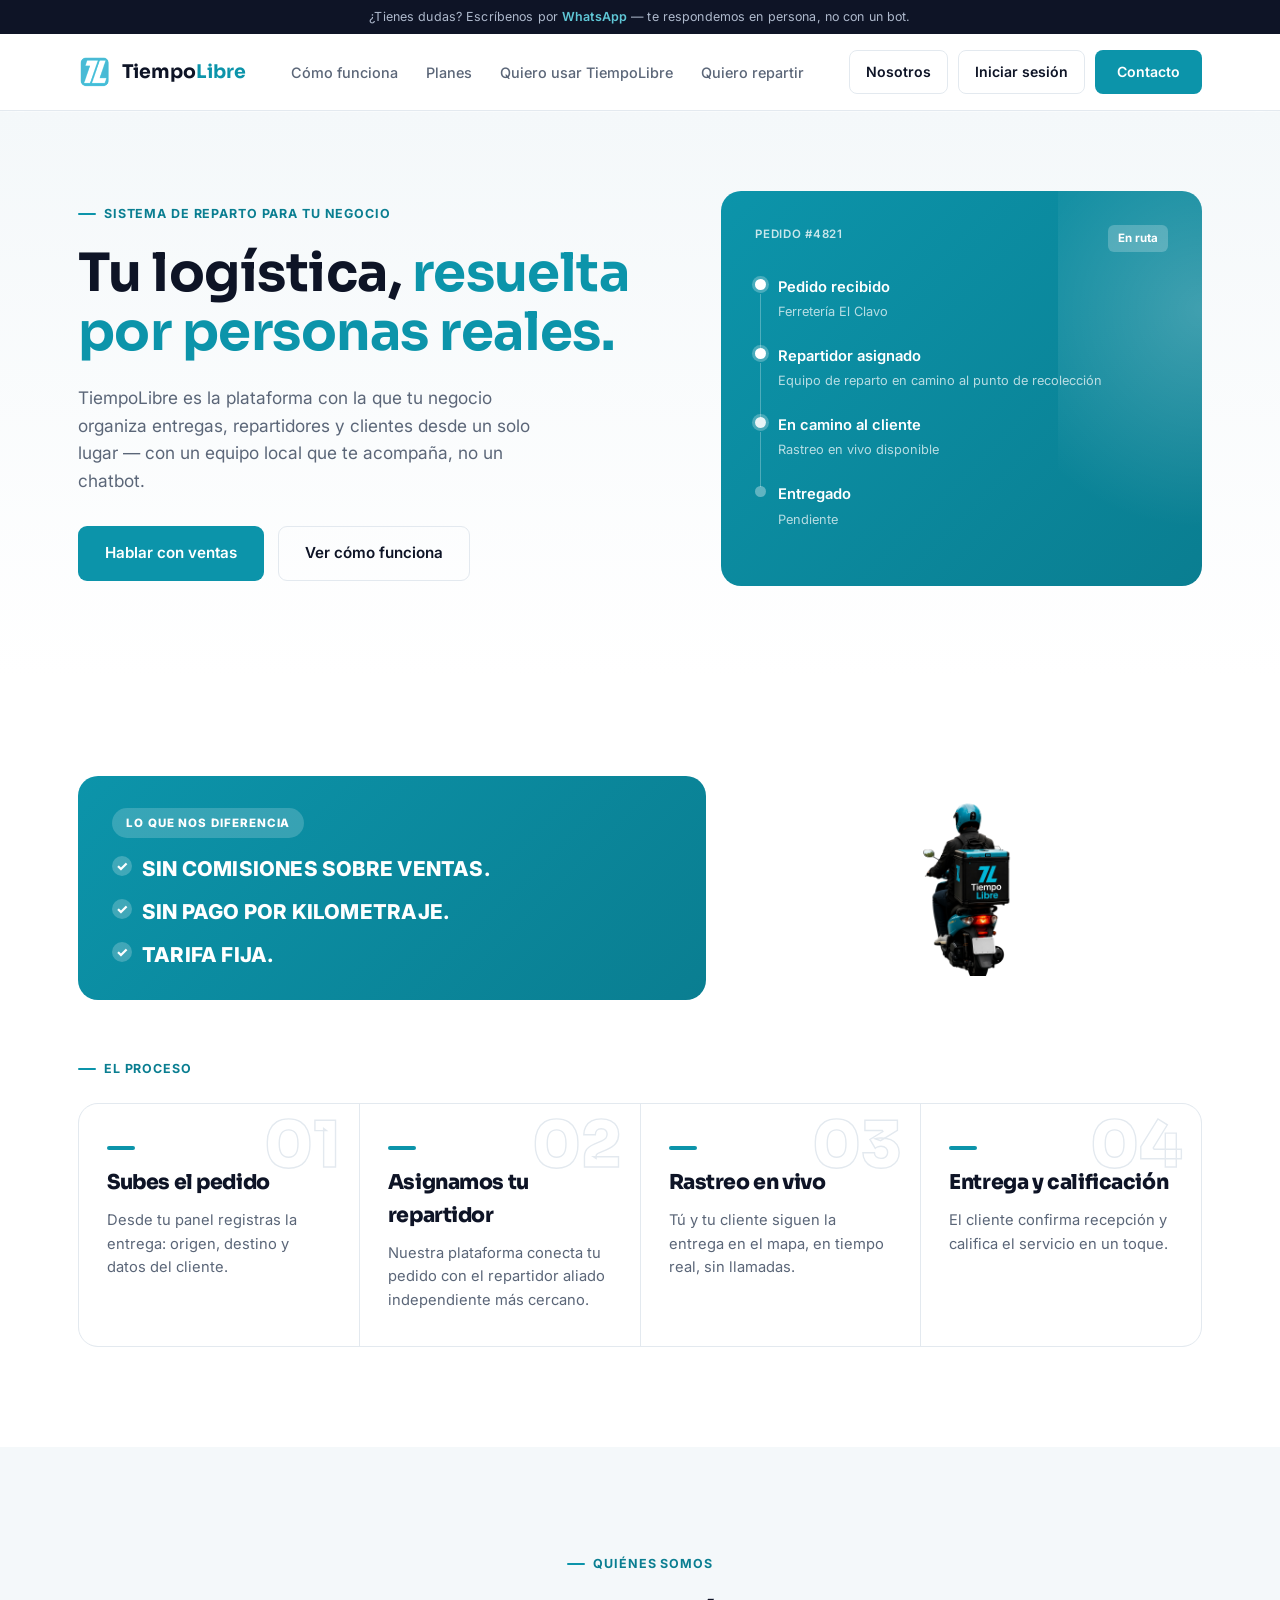
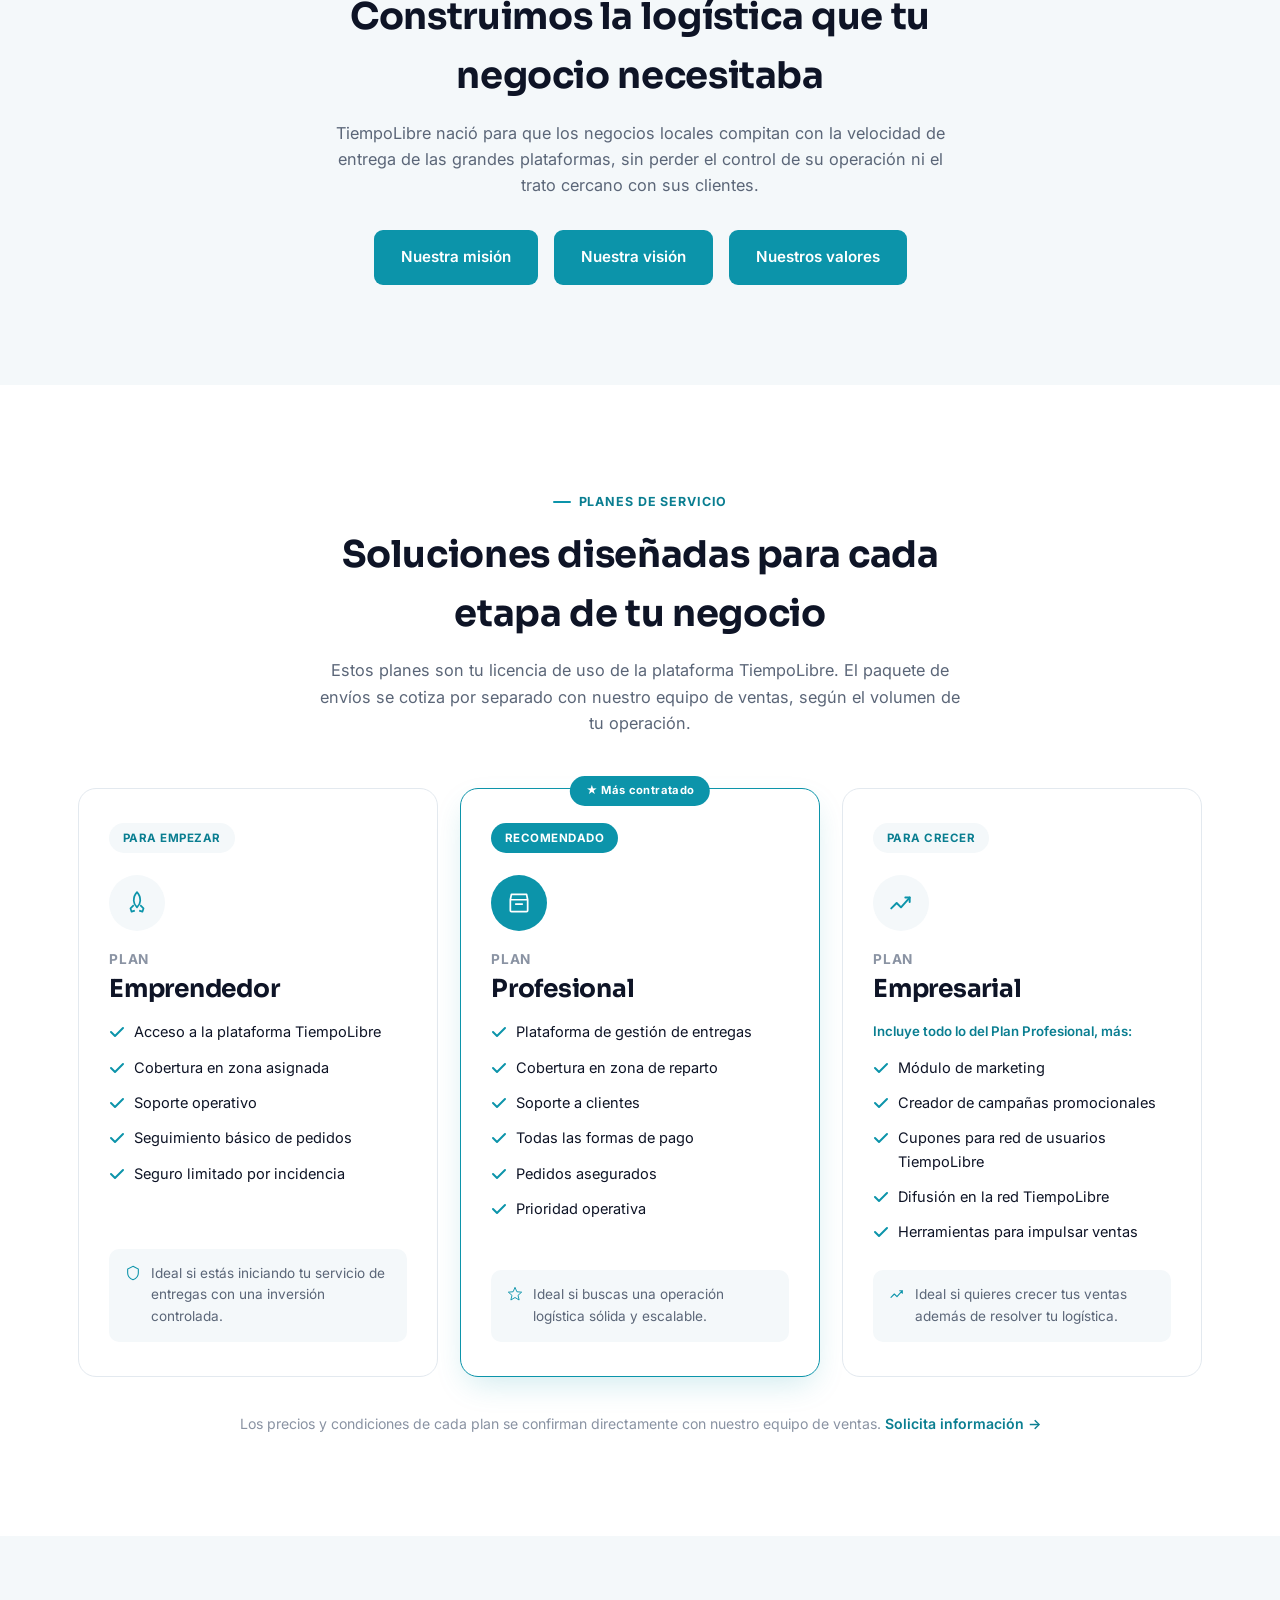
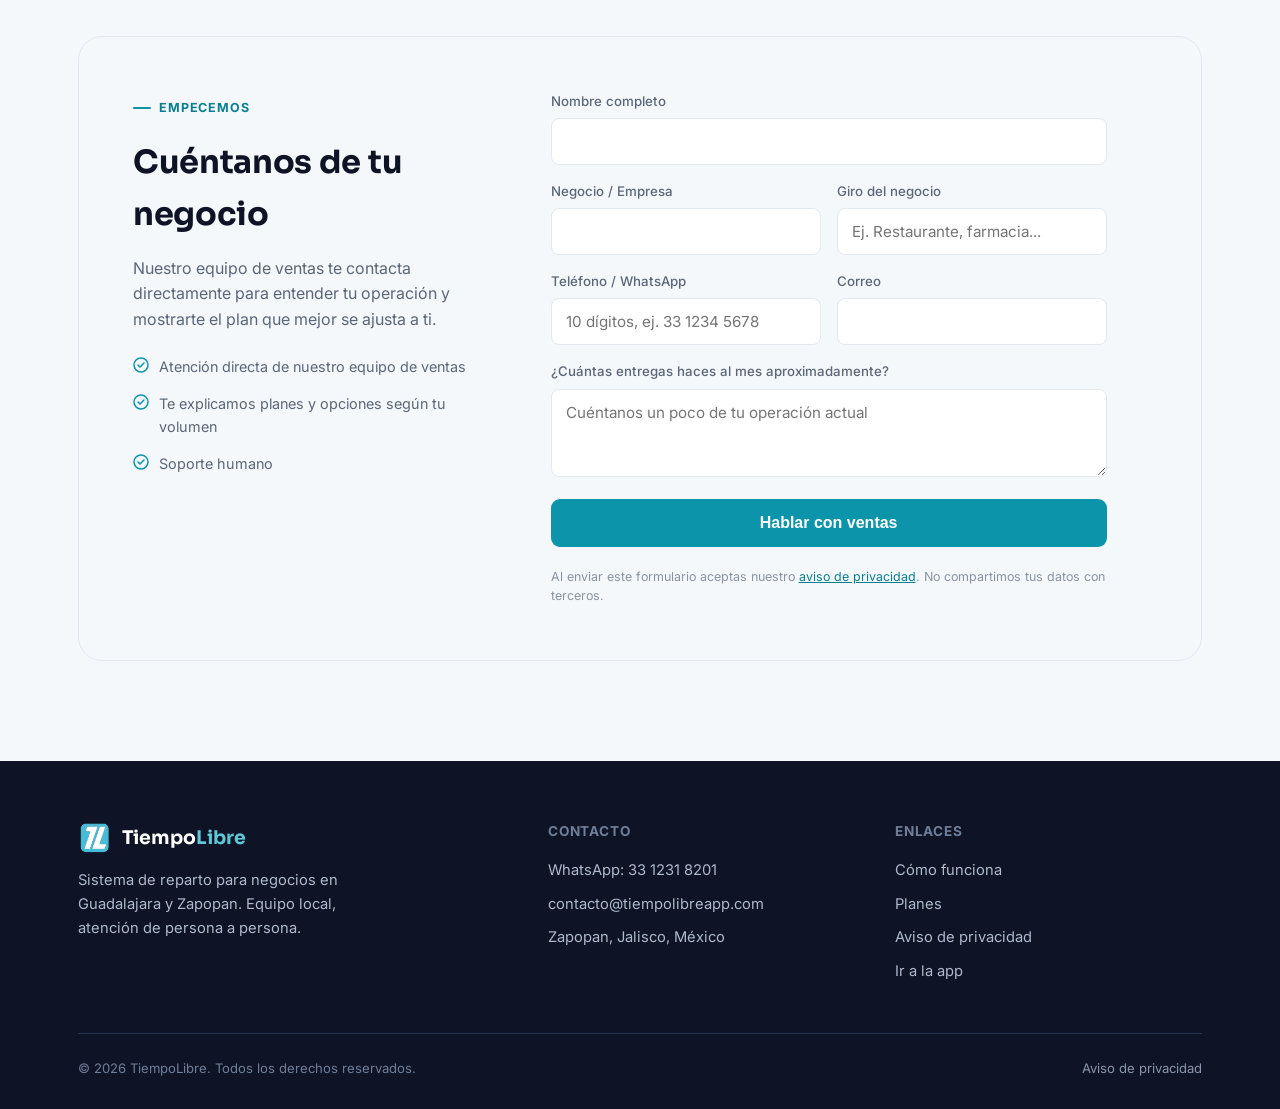
==== index.html @ a326ed2b "fix: restaurar texto de registro en móvil" ====
<!DOCTYPE html>
<html lang="es">
<head>
<meta charset="UTF-8">
<meta name="viewport" content="width=device-width, initial-scale=1.0">
<title>TiempoLibre — Sistema de reparto para tu negocio</title>
<meta name="description" content="TiempoLibre es la plataforma logística para que tu negocio gestione entregas, repartidores y clientes desde un solo lugar. Guadalajara y Zapopan.">
<link rel="icon" type="image/png" sizes="32x32" href="favicon_32.png">
<link rel="icon" type="image/png" sizes="192x192" href="favicon_192.png">
<link rel="icon" type="image/png" sizes="512x512" href="favicon_512.png">
<link rel="apple-touch-icon" href="favicon_192.png">
<link rel="preconnect" href="https://fonts.googleapis.com">
<link rel="preconnect" href="https://fonts.gstatic.com" crossorigin>
<link href="https://fonts.googleapis.com/css2?family=Sora:wght@500;600;700;800&family=Inter:wght@400;500;600;700&display=swap" rel="stylesheet">
<style>
  :root{
    --navy: #0E1426;
    --navy-soft: #16223B;
    --navy-line: #243352;
    --teal: #0C94AA;
    --teal-deep: #0A7E91;
    --teal-soft: #5FC7D6;
    --bg: #FFFFFF;
    --bg-alt: #F4F8FA;
    --ink: #0E1426;
    --ink-dim: #5B6678;
    --ink-faint: #8A93A3;
    --line: #E3E9EF;
    --radius: 14px;
    --maxw: 1180px;
  }
  *{margin:0;padding:0;box-sizing:border-box;}
  html{scroll-behavior:smooth;}
  body{
    background:var(--bg);
    color:var(--ink);
    font-family:'Inter',system-ui,sans-serif;
    line-height:1.6;
    -webkit-font-smoothing:antialiased;
  }
  h1,h2,h3,.display{
    font-family:'Sora',sans-serif;
    font-weight:700;
    letter-spacing:-0.01em;
    color:var(--navy);
  }
  a{color:inherit;text-decoration:none;}
  img{max-width:100%;display:block;}
  .wrap{max-width:var(--maxw);margin:0 auto;padding:0 28px;}
  section{padding:100px 0;}
  @media (max-width:720px){section{padding:64px 0;}}

  a:focus-visible,button:focus-visible,input:focus-visible,textarea:focus-visible,select:focus-visible{
    outline:2px solid var(--teal);outline-offset:3px;border-radius:4px;
  }
  @media (prefers-reduced-motion: reduce){
    *{animation-duration:0.01ms !important;animation-iteration-count:1 !important;transition-duration:0.01ms !important;scroll-behavior:auto !important;}
  }

  /* ---------- NAV ---------- */
  header{
    position:sticky;top:0;z-index:50;
    background:rgba(255,255,255,0.92);
    backdrop-filter:blur(10px);
    border-bottom:1px solid var(--line);
  }
  .topbar{
    background:var(--navy);color:#AEB9CC;font-size:0.78rem;
    text-align:center;padding:7px 0;letter-spacing:0.01em;
  }
  .topbar a{color:var(--teal-soft);font-weight:600;}
  nav{display:flex;align-items:center;justify-content:space-between;padding:16px 28px;max-width:var(--maxw);margin:0 auto;}
  .logo{display:flex;align-items:center;gap:10px;}
  .logo-img{width:34px;height:34px;border-radius:8px;display:block;}
  .logo-text{font-family:'Sora',sans-serif;font-weight:700;font-size:1.18rem;color:var(--navy);}
  .logo-text span{color:var(--teal);}
  .navlinks{display:flex;gap:28px;font-size:0.9rem;color:var(--ink-dim);font-weight:500;}
  .navlinks a:hover{color:var(--navy);}
  @media (max-width:880px){.navlinks{display:none;}}
  .nav-actions{display:flex;align-items:center;gap:10px;flex-wrap:wrap;justify-content:flex-end;}
  .mobile-register{display:none;}
  @media (max-width:880px){
    nav{align-items:flex-start;gap:12px;}
    .nav-actions{max-width:270px;}
    .mobile-register{display:inline-flex;}
  }
  @media (max-width:520px){
    nav{padding:14px 16px;gap:10px;}
    .logo-text{font-size:1.05rem;}
    .nav-actions{gap:8px;max-width:235px;}
    .nav-actions .btn-ghost-nav,.nav-actions .nav-cta{padding:9px 12px;font-size:0.82rem;}
    .mobile-register{font-weight:700;}
  }
  .btn-ghost-nav{
    font-size:0.88rem;font-weight:600;color:var(--navy);padding:10px 16px;
    border-radius:8px;border:1.5px solid var(--line);transition:border-color 0.2s ease;
  }
  .btn-ghost-nav:hover{border-color:var(--teal);}
  .nav-cta{
    background:var(--teal);color:#fff;font-weight:600;font-size:0.88rem;
    padding:11px 22px;border-radius:8px;transition:background 0.2s ease;
  }
  .nav-cta:hover{background:var(--teal-deep);}

  /* ---------- HERO ---------- */
  .hero{
    padding:80px 0 90px;
    background:linear-gradient(180deg,var(--bg-alt) 0%,#fff 100%);
  }
  .hero-grid{display:grid;grid-template-columns:1.1fr 0.9fr;gap:56px;align-items:center;}
  @media (max-width:900px){.hero-grid{grid-template-columns:1fr;}}
  .eyebrow{
    display:inline-flex;align-items:center;gap:8px;
    font-size:0.78rem;letter-spacing:0.07em;text-transform:uppercase;
    color:var(--teal-deep);font-weight:700;margin-bottom:20px;
  }
  .eyebrow::before{content:'';width:18px;height:2px;background:var(--teal);border-radius:2px;}
  .hero h1{font-size:clamp(2.3rem,4.6vw,3.3rem);line-height:1.12;margin-bottom:22px;}
  .hero h1 span{color:var(--teal);}
  .hero p.lead{font-size:1.08rem;color:var(--ink-dim);max-width:480px;margin-bottom:32px;}
  .cta-row{display:flex;gap:14px;flex-wrap:wrap;}
  .btn{
    display:inline-flex;align-items:center;gap:8px;
    padding:14px 26px;border-radius:9px;font-weight:600;font-size:0.95rem;
    transition:transform 0.15s ease, background 0.2s ease, border-color 0.2s ease;
    border:1.5px solid transparent;
  }
  .btn:active{transform:scale(0.98);}
  .btn-primary{background:var(--teal);color:#fff;}
  .btn-primary:hover{background:var(--teal-deep);}
  .btn-ghost{border-color:var(--line);color:var(--navy);}
  .btn-ghost:hover{border-color:var(--ink-faint);}

  .hero-card{
    background:linear-gradient(135deg, var(--teal) 0%, var(--teal-deep) 100%);
    border-radius:20px;padding:34px;color:#fff;position:relative;overflow:hidden;
  }
  .hero-card::before{
    content:'';position:absolute;top:-40%;right:-30%;width:60%;height:140%;
    background:radial-gradient(circle, rgba(255,255,255,0.22), transparent 70%);
  }
  .hc-row{display:flex;justify-content:space-between;align-items:flex-start;margin-bottom:24px;position:relative;z-index:1;}
  .hc-tag{font-size:0.72rem;color:rgba(255,255,255,0.78);text-transform:uppercase;letter-spacing:0.06em;font-weight:600;}
  .hc-status{background:rgba(255,255,255,0.22);color:#fff;font-size:0.72rem;font-weight:700;padding:4px 10px;border-radius:6px;}
  .hc-route{display:flex;flex-direction:column;gap:0;position:relative;z-index:1;}
  .hc-point{display:flex;gap:12px;align-items:flex-start;padding-bottom:22px;position:relative;}
  .hc-point::before{
    content:'';position:absolute;left:5px;top:18px;bottom:-4px;width:1px;background:rgba(255,255,255,0.28);
  }
  .hc-point:last-child::before{display:none;}
  .hc-dot{width:11px;height:11px;border-radius:50%;background:rgba(255,255,255,0.9);flex-shrink:0;margin-top:3px;box-shadow:0 0 0 3px rgba(255,255,255,0.25);}
  .hc-point.done .hc-dot{background:#fff;}
  .hc-point.pending .hc-dot{background:rgba(255,255,255,0.35);box-shadow:none;}
  .hc-point h4{font-size:0.92rem;font-weight:600;color:#fff;margin-bottom:3px;}
  .hc-point p{font-size:0.8rem;color:rgba(255,255,255,0.7);}

  /* ---------- SECTION HEAD ---------- */
  .section-head{margin-bottom:52px;max-width:640px;}
  .section-head.center{margin:0 auto 52px;text-align:center;}
  .section-head .eyebrow{margin-bottom:14px;}
  .section-head h2{font-size:clamp(1.75rem,3.2vw,2.3rem);margin-bottom:14px;}
  .section-head p{color:var(--ink-dim);font-size:1.02rem;}

  /* ---------- PROCESO ---------- */
  .proceso-top{display:grid;grid-template-columns:1.15fr 0.85fr;gap:32px;align-items:stretch;margin-bottom:52px;}
  @media (max-width:880px){.proceso-top{grid-template-columns:1fr;}}
  .recruit-card{
    background:transparent;
    border:none;border-radius:0;
    padding:18px 24px 22px;display:flex;flex-direction:column;align-items:center;
    justify-content:flex-end;text-align:center;position:relative;overflow:visible;
  }
  .recruit-img{max-height:180px;width:auto;margin:0 auto 2px;}
  .recruit-card h3{font-size:1.05rem;margin-bottom:6px;letter-spacing:-0.01em;}
  .recruit-card p{font-size:0.84rem;color:var(--ink-dim);margin-bottom:14px;max-width:280px;}
  .btn-recruit{
    display:inline-flex;align-items:center;gap:8px;background:#25D366;color:#fff;font-weight:700;
    font-size:0.86rem;padding:11px 22px;border-radius:30px;transition:background 0.2s ease;
  }
  .btn-recruit:hover{background:#1DA851;}
  .process-grid{
    display:grid;grid-template-columns:repeat(4,1fr);gap:1px;
    background:var(--line);border:1px solid var(--line);border-radius:20px;overflow:hidden;
  }
  @media (max-width:760px){.process-grid{grid-template-columns:1fr;}}
  .process-card{
    background:#fff;padding:42px 28px 34px;position:relative;overflow:hidden;
    transition:background 0.25s ease;
  }
  .process-card:hover{background:var(--bg-alt);}
  .process-num{
    font-family:'Sora',sans-serif;font-weight:800;font-size:4rem;line-height:1;
    position:absolute;top:10px;right:18px;color:transparent;
    -webkit-text-stroke:1.4px var(--line);
    z-index:0;user-select:none;
  }
  .process-bar{width:28px;height:4px;background:var(--teal);border-radius:3px;margin-bottom:16px;position:relative;z-index:1;}
  .process-card h3{font-size:1.28rem;font-weight:800;margin-bottom:10px;letter-spacing:-0.02em;position:relative;z-index:1;}
  .process-card p{color:var(--ink-dim);font-size:0.92rem;position:relative;z-index:1;}

  /* ---------- PROCESO HIGHLIGHT BOX ---------- */
  .proceso-highlight{
    background:linear-gradient(135deg, var(--teal) 0%, var(--teal-deep) 100%);
    border-radius:20px;padding:32px 34px;display:flex;flex-direction:column;justify-content:center;
  }
  .proceso-highlight .badge-diferenciador{
    display:inline-flex;align-items:center;gap:8px;align-self:flex-start;
    background:rgba(255,255,255,0.18);color:#fff;text-transform:uppercase;
    font-size:0.72rem;font-weight:800;letter-spacing:0.08em;
    padding:6px 14px;border-radius:30px;margin-bottom:18px;
  }
  .proceso-highlight ul{list-style:none;margin:0;padding:0;display:flex;flex-direction:column;gap:16px;}
  .proceso-highlight li{
    color:#fff;font-weight:800;font-size:1.28rem;letter-spacing:0.01em;line-height:1.3;
    text-transform:uppercase;position:relative;padding-left:30px;
  }
  .proceso-highlight li::before{
    content:'✓';position:absolute;left:0;top:0;color:#fff;font-weight:800;
    width:20px;height:20px;font-size:0.85rem;line-height:20px;text-align:center;
    background:rgba(255,255,255,0.22);border-radius:50%;
  }

  /* ---------- MVV ---------- */
  .mvv-grid{display:grid;grid-template-columns:repeat(3,1fr);gap:1px;background:var(--line);border:1px solid var(--line);border-radius:var(--radius);overflow:hidden;}
  @media (max-width:820px){.mvv-grid{grid-template-columns:1fr;}}
  .mvv-card{background:#fff;padding:38px 32px;}
  .mvv-card .num{font-family:'Sora',sans-serif;font-size:0.8rem;color:var(--teal-deep);margin-bottom:16px;font-weight:700;text-transform:uppercase;letter-spacing:0.04em;}
  .mvv-card h3{font-size:1.25rem;margin-bottom:12px;}
  .mvv-card p{color:var(--ink-dim);font-size:0.95rem;}
  .values-list{margin-top:16px;display:flex;flex-direction:column;gap:10px;}
  .values-list li{list-style:none;font-size:0.92rem;color:var(--ink-dim);padding-left:18px;position:relative;}
  .values-list li::before{content:'—';position:absolute;left:0;color:var(--teal);}

  /* ---------- PLANES ---------- */
  .plans-grid{display:grid;grid-template-columns:repeat(3,1fr);gap:22px;align-items:stretch;}
  @media (max-width:920px){.plans-grid{grid-template-columns:1fr;max-width:420px;margin:0 auto;}}
  .plan-card{
    background:#fff;border:1.5px solid var(--line);border-radius:18px;
    padding:34px 30px;position:relative;display:flex;flex-direction:column;
  }
  .plan-card.featured{border-color:var(--teal);box-shadow:0 12px 32px -8px rgba(12,148,170,0.22);}
  .plan-badge{
    position:absolute;top:-13px;left:50%;transform:translateX(-50%);
    background:#0C94AA;color:#fff;font-size:0.7rem;font-weight:700;
    padding:6px 16px;border-radius:20px;letter-spacing:0.03em;display:flex;align-items:center;gap:5px;white-space:nowrap;
  }
  .plan-tag{
    display:inline-block;background:var(--bg-alt);color:var(--teal-deep);
    font-size:0.72rem;font-weight:700;text-transform:uppercase;letter-spacing:0.04em;
    padding:6px 14px;border-radius:20px;margin-bottom:22px;align-self:flex-start;
  }
  .plan-card.featured .plan-tag{background:#0C94AA;color:#fff;}
  .plan-icon{
    width:56px;height:56px;border-radius:50%;display:flex;align-items:center;justify-content:center;
    background:var(--bg-alt);margin-bottom:18px;
  }
  .plan-card.featured .plan-icon{background:#0C94AA;}
  .plan-name{font-size:0.85rem;color:var(--ink-faint);text-transform:uppercase;letter-spacing:0.06em;font-weight:700;margin-bottom:4px;}
  .plan-card h3{font-size:1.55rem;margin-bottom:18px;line-height:1.15;}
  .plan-feats{display:flex;flex-direction:column;gap:12px;margin-bottom:26px;flex-grow:1;}
  .plan-feats div{display:flex;gap:9px;align-items:flex-start;font-size:0.91rem;color:var(--ink);}
  .plan-feats svg{flex-shrink:0;margin-top:3px;}
  .plan-feats .includes-note{font-size:0.83rem;color:var(--teal-deep);font-weight:600;margin-bottom:2px;}
  .plan-note{
    background:var(--bg-alt);border-radius:10px;padding:14px 16px;font-size:0.85rem;color:var(--ink-dim);
    display:flex;gap:10px;align-items:flex-start;
  }
  .plan-note svg{flex-shrink:0;color:var(--teal);margin-top:2px;}
  .plans-footnote{text-align:center;color:var(--ink-faint);font-size:0.88rem;margin-top:36px;}
  .plans-footnote a{color:var(--teal-deep);font-weight:600;}

  /* ---------- FORM ---------- */
  .form-section{
    background:var(--bg-alt);border:1px solid var(--line);border-radius:24px;
    padding:54px;display:grid;grid-template-columns:0.9fr 1.1fr;gap:54px;
  }
  @media (max-width:860px){.form-section{grid-template-columns:1fr;padding:34px 24px;gap:32px;}}
  .form-side h2{font-size:clamp(1.55rem,3vw,2rem);margin-bottom:16px;}
  .form-side p{color:var(--ink-dim);margin-bottom:22px;}
  .form-perks{display:flex;flex-direction:column;gap:14px;}
  .form-perks div{display:flex;gap:10px;font-size:0.9rem;color:var(--ink-dim);align-items:flex-start;}
  .form-perks svg{flex-shrink:0;margin-top:2px;color:var(--teal);}

  form{display:flex;flex-direction:column;gap:16px;}
  .field{display:flex;flex-direction:column;gap:6px;}
  .field label{font-size:0.83rem;color:var(--ink-dim);font-weight:500;}
  .field input,.field select,.field textarea{
    background:#fff;border:1.5px solid var(--line);border-radius:8px;
    padding:13px 14px;color:var(--ink);font-family:'Inter';font-size:0.95rem;
    transition:border-color 0.15s ease;
  }
  .field input:focus,.field select:focus,.field textarea:focus{border-color:var(--teal);outline:none;}
  .field textarea{resize:vertical;min-height:88px;}
  .row2{display:grid;grid-template-columns:1fr 1fr;gap:16px;}
  @media (max-width:500px){.row2{grid-template-columns:1fr;}}
  .submit-btn{
    background:var(--teal);color:#fff;font-weight:700;font-size:1rem;
    padding:15px;border:none;border-radius:9px;cursor:pointer;margin-top:6px;
    transition:background 0.2s ease;
  }
  .submit-btn:hover{background:var(--teal-deep);}
  .submit-btn:disabled{opacity:0.6;cursor:not-allowed;}
  .form-note{font-size:0.78rem;color:var(--ink-faint);margin-top:4px;}
  .form-note a{color:var(--teal-deep);text-decoration:underline;}
  #form-status{font-size:0.9rem;margin-top:4px;display:none;}
  #form-status.ok{color:var(--teal-deep);display:block;font-weight:600;}
  #form-status.err{color:#C0392B;display:block;}

  /* ---------- FOOTER ---------- */
  footer{background:var(--navy);color:#AEB9CC;padding:60px 0 30px;}
  footer h1,footer h2,footer h3{color:#fff;}
  .foot-grid{display:grid;grid-template-columns:1.4fr 1fr 1fr;gap:40px;margin-bottom:40px;}
  @media (max-width:700px){.foot-grid{grid-template-columns:1fr;gap:32px;}}
  .foot-grid h4{font-size:0.85rem;color:#6F7E99;text-transform:uppercase;letter-spacing:0.06em;margin-bottom:16px;font-weight:700;}
  .foot-grid a,.foot-grid p{color:#AEB9CC;font-size:0.92rem;display:block;margin-bottom:10px;}
  .foot-grid a:hover{color:#fff;}
  .foot-logo{display:flex;align-items:center;gap:10px;margin-bottom:14px;}
  .foot-logo .logo-text{color:#fff;}
  .foot-bottom{
    border-top:1px solid var(--navy-line);padding-top:24px;
    display:flex;justify-content:space-between;flex-wrap:wrap;gap:12px;
    font-size:0.82rem;color:#6F7E99;
  }
  .foot-bottom a{color:#8A96AC;}
  .foot-bottom a:hover{color:#fff;}

  /* ---------- MODAL ---------- */
  .modal-overlay{
    position:fixed;inset:0;background:rgba(8,12,24,0.72);z-index:100;
    display:none;align-items:flex-start;justify-content:center;padding:32px 16px;
    overflow-y:auto;
  }
  .modal-overlay.open{display:flex;}
  .modal-box{
    background:#fff;border-radius:20px;
    width:100%;max-width:760px;padding:0;position:relative;
    box-shadow:0 24px 80px rgba(14,20,38,0.22);
    margin:auto;
  }
  /* Aviso de privacidad — cabecera */
  .privacy-header{
    background:var(--navy);border-radius:20px 20px 0 0;
    padding:36px 48px 32px;
  }
  .privacy-header .eyebrow-modal{
    display:inline-flex;align-items:center;gap:6px;
    font-size:0.72rem;letter-spacing:0.08em;text-transform:uppercase;
    color:var(--teal-soft);font-weight:700;margin-bottom:10px;
  }
  .privacy-header h2{
    font-family:'Sora',sans-serif;font-size:1.6rem;font-weight:700;
    color:#fff;margin:0 0 6px;
  }
  .privacy-header p{
    font-size:0.85rem;color:#AEB9CC;margin:0;
  }
  /* Cuerpo del aviso */
  .privacy-body{
    padding:40px 48px 48px;
  }
  @media(max-width:600px){
    .privacy-header{padding:28px 24px 24px;}
    .privacy-body{padding:28px 24px 36px;}
  }
  /* Secciones numeradas */
  .privacy-section{
    border-left:3px solid var(--teal);
    padding:0 0 0 18px;
    margin-bottom:32px;
  }
  .privacy-section:last-child{margin-bottom:0;}
  .privacy-section h3{
    font-family:'Sora',sans-serif;font-size:0.95rem;font-weight:700;
    color:var(--navy);margin-bottom:10px;letter-spacing:-0.01em;
  }
  .privacy-section p{
    font-size:0.88rem;color:var(--ink-dim);margin-bottom:8px;line-height:1.65;
  }
  .privacy-section ul{
    padding-left:18px;margin-bottom:8px;
  }
  .privacy-section ul li{
    font-size:0.88rem;color:var(--ink-dim);margin-bottom:5px;line-height:1.6;
  }
  /* Tabla ARCO */
  .privacy-table{
    width:100%;border-collapse:collapse;margin:12px 0;font-size:0.85rem;
  }
  .privacy-table th{
    background:var(--bg-alt);color:var(--navy);font-weight:700;
    padding:10px 14px;text-align:left;border:1px solid var(--line);
    font-family:'Sora',sans-serif;font-size:0.82rem;
  }
  .privacy-table td{
    padding:10px 14px;border:1px solid var(--line);color:var(--ink-dim);
    vertical-align:top;line-height:1.5;
  }
  .privacy-table tr:nth-child(even) td{background:#FAFCFE;}
  /* Alerta de datos sensibles */
  .privacy-alert{
    background:#EDF9FB;border:1px solid #B0E4EC;border-radius:10px;
    padding:14px 18px;margin:12px 0;
    display:flex;gap:12px;align-items:flex-start;
  }
  .privacy-alert-icon{
    font-size:1.1rem;flex-shrink:0;margin-top:1px;
  }
  .privacy-alert p{
    font-size:0.85rem;color:var(--teal-deep);margin:0;line-height:1.55;font-weight:500;
  }
  /* Pie del aviso */
  .privacy-footer{
    background:var(--bg-alt);border-top:1px solid var(--line);
    border-radius:0 0 20px 20px;padding:20px 48px;
    display:flex;align-items:center;justify-content:space-between;gap:16px;flex-wrap:wrap;
  }
  @media(max-width:600px){.privacy-footer{padding:18px 24px;}}
  .privacy-footer p{font-size:0.78rem;color:var(--ink-faint);margin:0;}
  .privacy-footer a{color:var(--teal-deep);font-weight:600;}
  /* Botón cerrar */
  .modal-close{
    position:absolute;top:18px;right:18px;
    background:rgba(255,255,255,0.12);border:none;color:#fff;
    width:34px;height:34px;border-radius:50%;font-size:1.2rem;
    cursor:pointer;display:flex;align-items:center;justify-content:center;
    transition:background 0.2s;line-height:1;
  }
  .modal-close:hover{background:rgba(255,255,255,0.22);}
  .modal-box-generic .modal-close{
    background:var(--bg-alt);color:var(--ink);
    box-shadow:0 1px 4px rgba(0,0,0,0.15);
  }
  .modal-box-generic .modal-close:hover{background:var(--line);}
  /* Modal genérico (nosotros) */
  .modal-box-generic{
    background:#fff;border-radius:16px;
    max-width:680px;max-height:85vh;overflow-y:auto;padding:40px;position:relative;
    width:100%;margin:auto;
  }
  .modal-box-generic h2{font-size:1.5rem;margin-bottom:18px;font-family:'Sora',sans-serif;color:var(--navy);}
  .modal-box-generic h3{font-size:1.05rem;margin:22px 0 8px;color:var(--teal-deep);font-family:'Sora',sans-serif;}
  .modal-box-generic p,.modal-box-generic li{color:var(--ink-dim);font-size:0.92rem;margin-bottom:8px;}
  .modal-box-generic ul{padding-left:20px;}
</style>
</head>
<body>

<div class="topbar">¿Tienes dudas? Escríbenos por <a href="https://wa.me/523312318201" target="_blank" rel="noopener">WhatsApp</a> — te respondemos en persona, no con un bot.</div>

<header>
  <nav>
    <a href="#top" class="logo">
      <img src="[data-uri]" alt="TiempoLibre" class="logo-img">
      <span class="logo-text">Tiempo<span>Libre</span></span>
    </a>
    <div class="navlinks">
      <a href="#como-funciona">Cómo funciona</a>
      <a href="#planes">Planes</a>
      <a href="registro.html">Quiero usar TiempoLibre</a>
      <a href="repartidores.html">Quiero repartir</a>
    </div>
    <div class="nav-actions">
      <a href="registro.html" class="btn-ghost-nav mobile-register">Quiero usar TiempoLibre</a>
      <a href="repartidores.html" class="btn-ghost-nav mobile-register">Quiero repartir</a>
      <a href="#" id="open-nosotros" class="btn-ghost-nav">Nosotros</a>
      <a href="https://application.tiempolibreapp.com/login" target="_blank" rel="noopener" class="btn-ghost-nav" id="login-link">Iniciar sesión</a>
      <a href="#registro" class="nav-cta">Contacto</a>
    </div>
  </nav>
</header>

<main id="top">

  <!-- HERO -->
  <section class="hero">
    <div class="wrap hero-grid">
      <div>
        <span class="eyebrow">Sistema de reparto para tu negocio</span>
        <h1>Tu logística, <span>resuelta por personas reales.</span></h1>
        <p class="lead">TiempoLibre es la plataforma con la que tu negocio organiza entregas, repartidores y clientes desde un solo lugar — con un equipo local que te acompaña, no un chatbot.</p>
        <div class="cta-row">
          <a href="#registro" class="btn btn-primary">Hablar con ventas</a>
          <a href="#como-funciona" class="btn btn-ghost">Ver cómo funciona</a>
        </div>
      </div>
      <div class="hero-card">
        <div class="hc-row">
          <div>
            <div class="hc-tag">Pedido #4821</div>
          </div>
          <span class="hc-status">En ruta</span>
        </div>
        <div class="hc-route">
          <div class="hc-point done">
            <span class="hc-dot"></span>
            <div><h4>Pedido recibido</h4><p>Ferretería El Clavo</p></div>
          </div>
          <div class="hc-point done">
            <span class="hc-dot"></span>
            <div><h4>Repartidor asignado</h4><p>Equipo de reparto en camino al punto de recolección</p></div>
          </div>
          <div class="hc-point">
            <span class="hc-dot"></span>
            <div><h4>En camino al cliente</h4><p>Rastreo en vivo disponible</p></div>
          </div>
          <div class="hc-point pending">
            <span class="hc-dot"></span>
            <div><h4>Entregado</h4><p>Pendiente</p></div>
          </div>
        </div>
      </div>
    </div>
  </section>

  <!-- COMO FUNCIONA -->
  <section id="como-funciona">
    <div class="wrap">
      <div class="proceso-top">
        <div class="proceso-highlight">
          <span class="badge-diferenciador">Lo que nos diferencia</span>
          <ul>
            <li>Sin comisiones sobre ventas.</li>
            <li>Sin pago por kilometraje.</li>
            <li>Tarifa fija.</li>
          </ul>
        </div>
        <div class="recruit-card">
          <img src="[data-uri]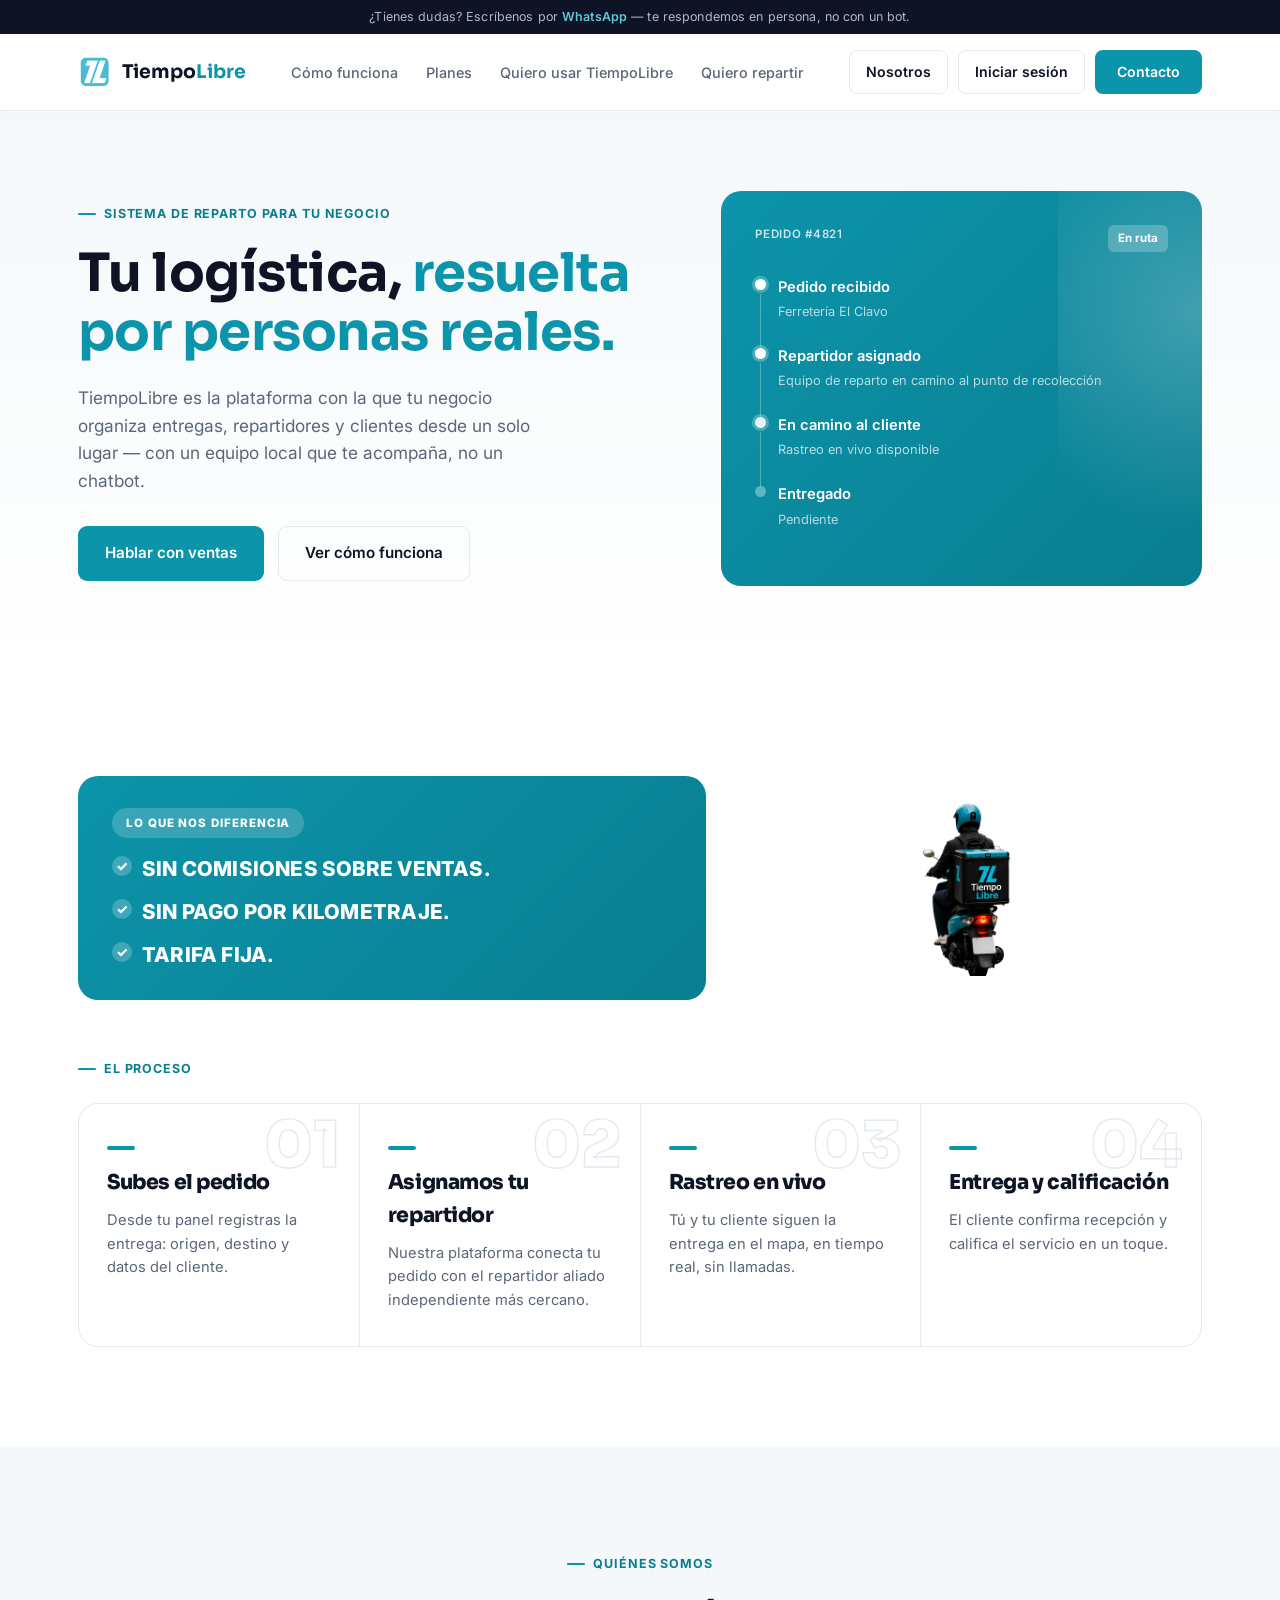
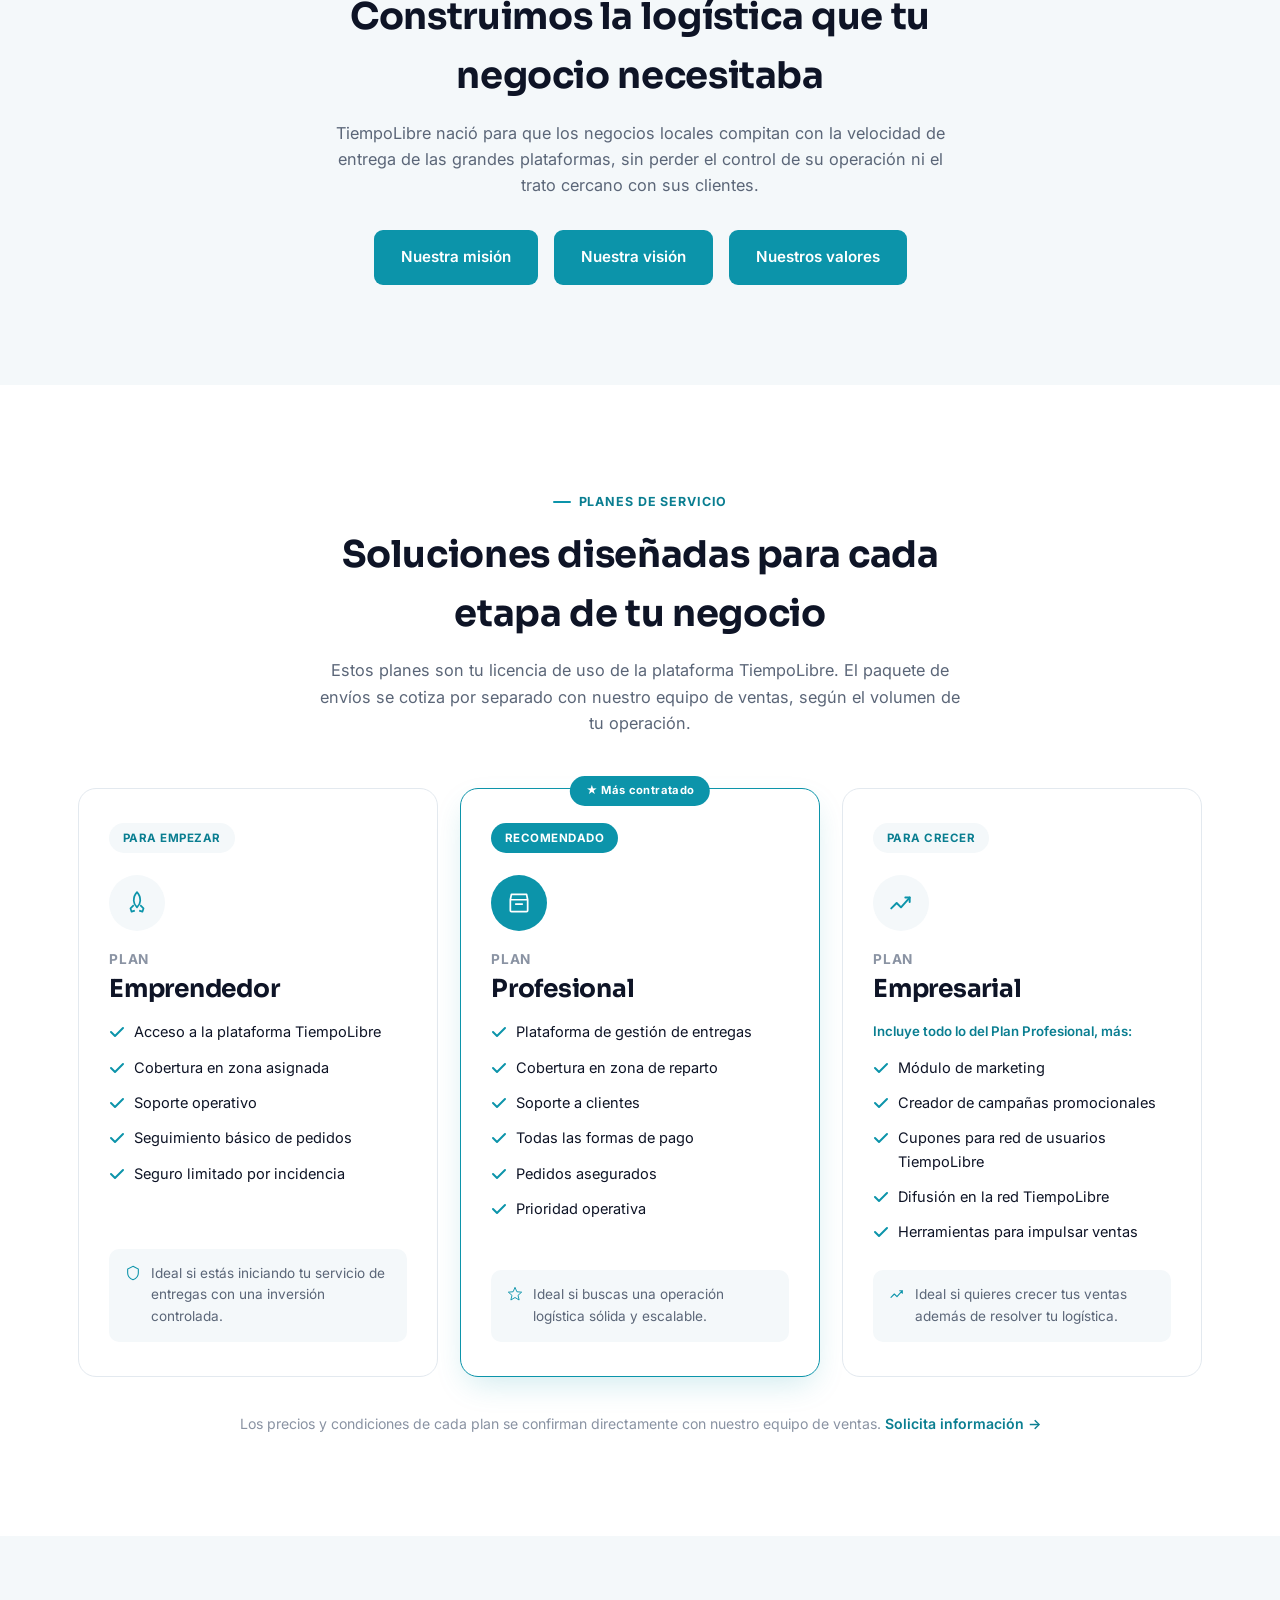
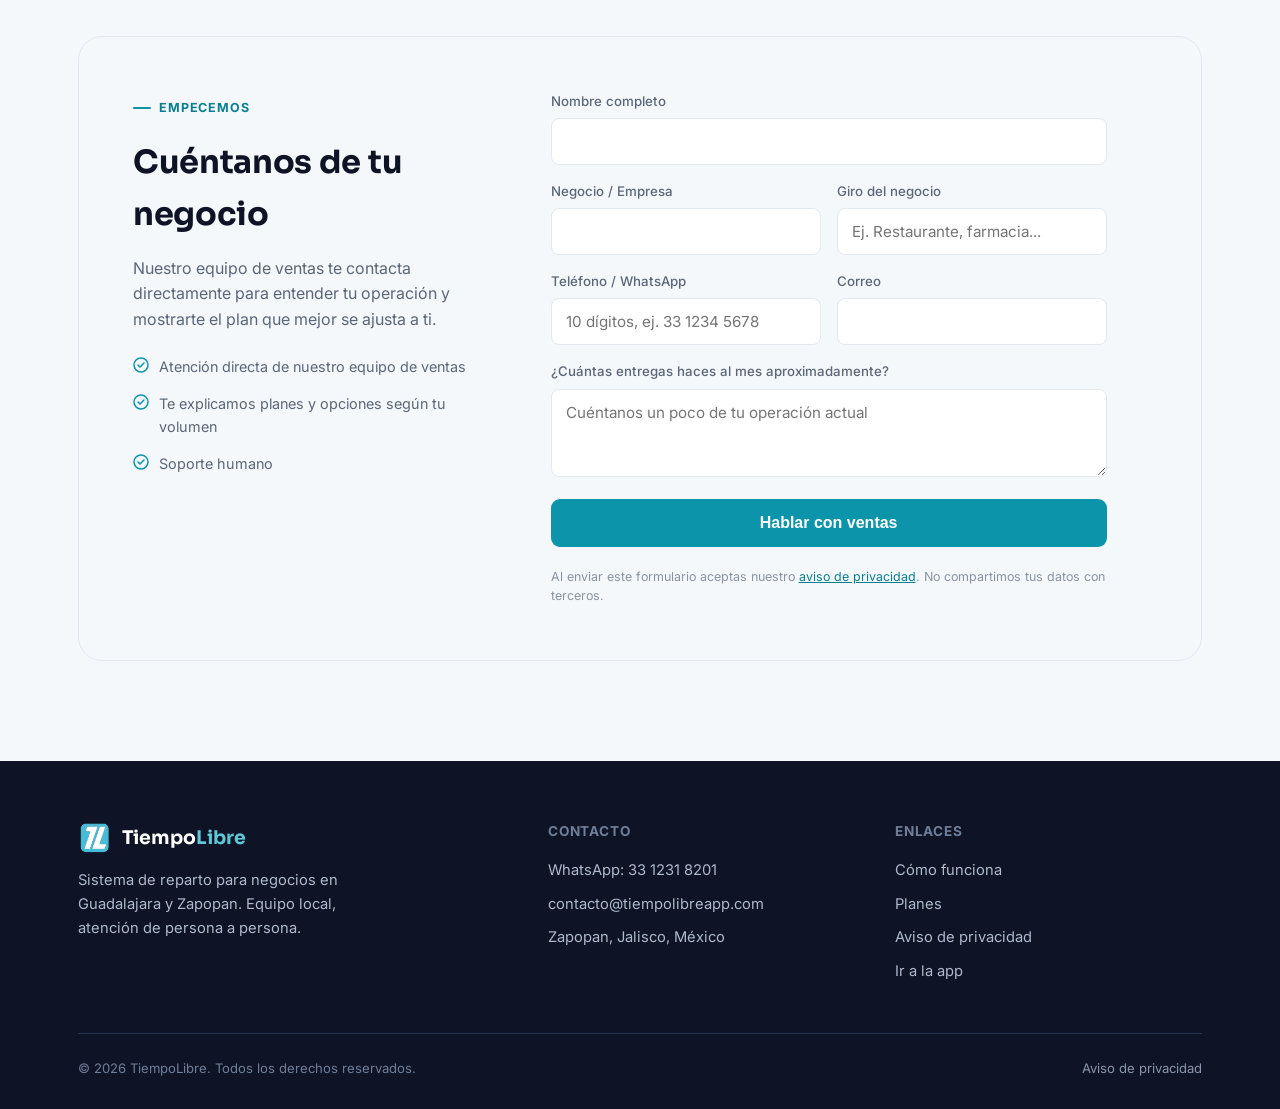
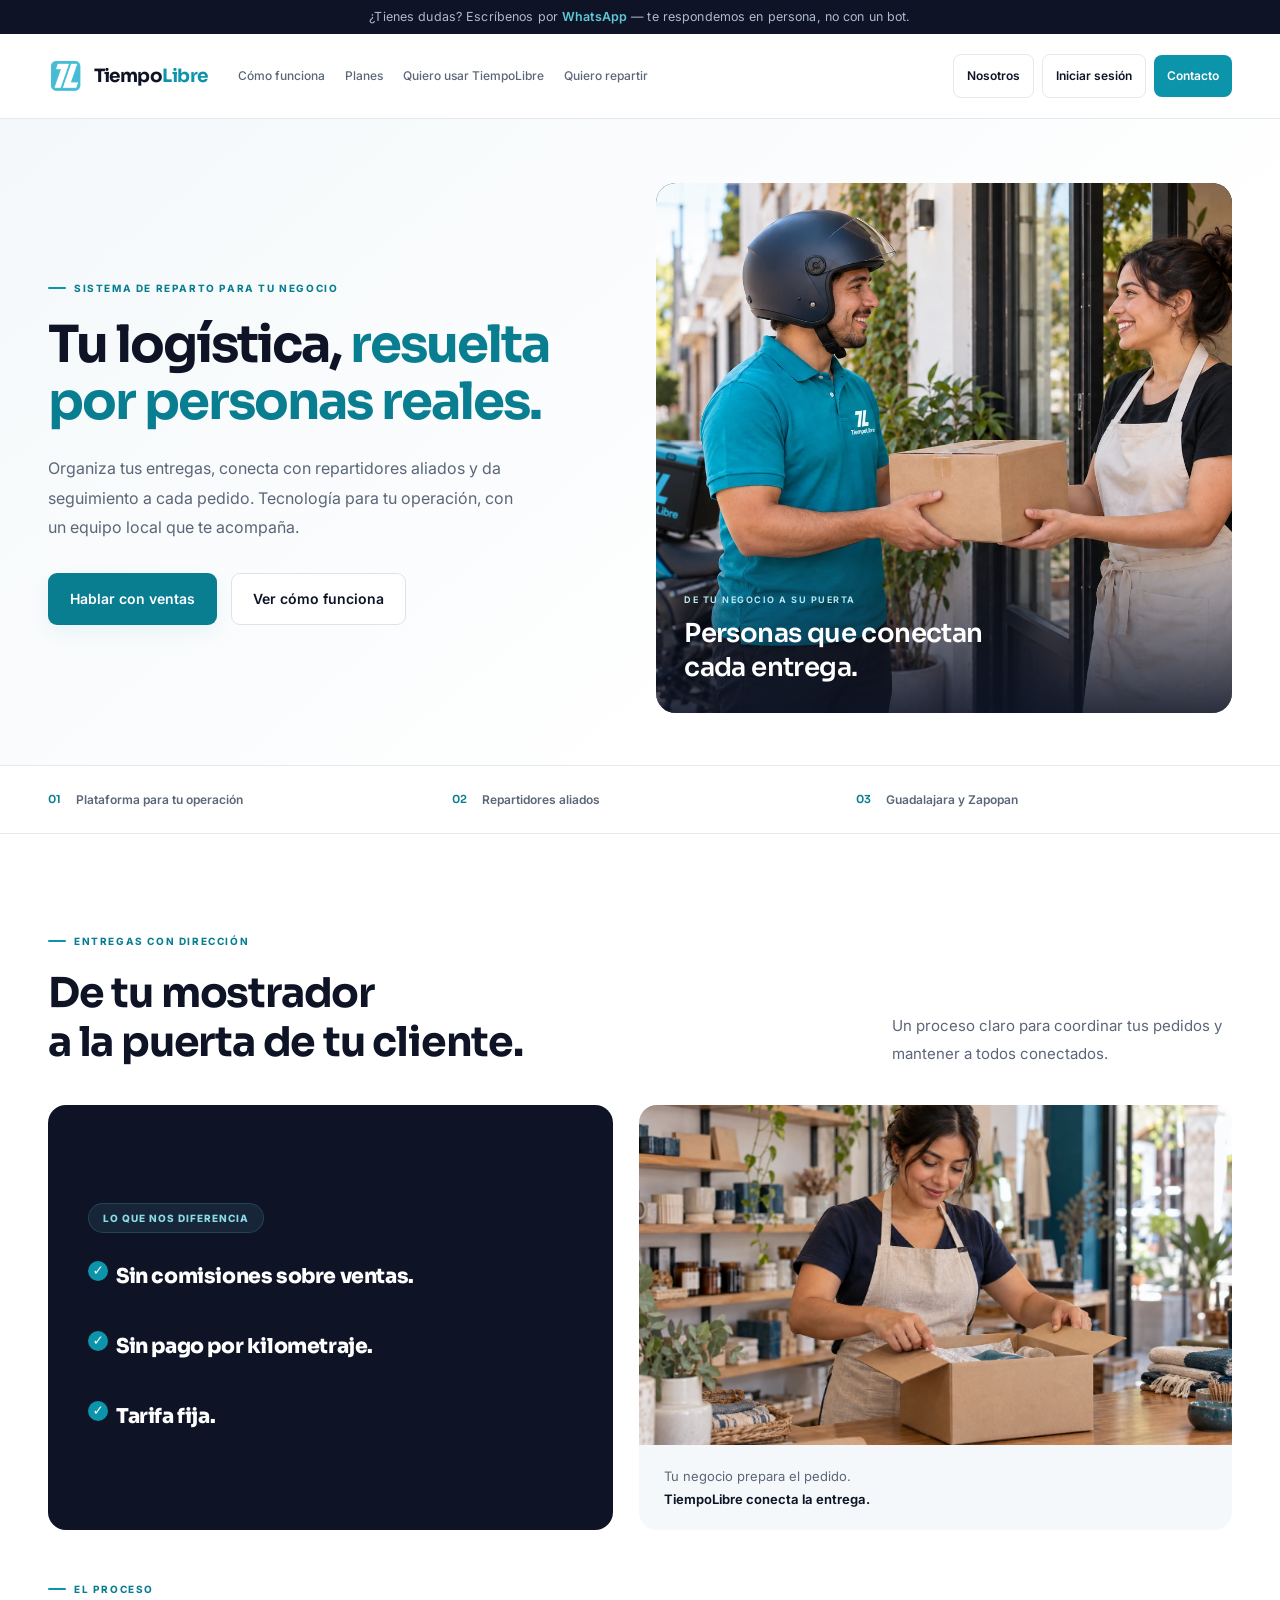
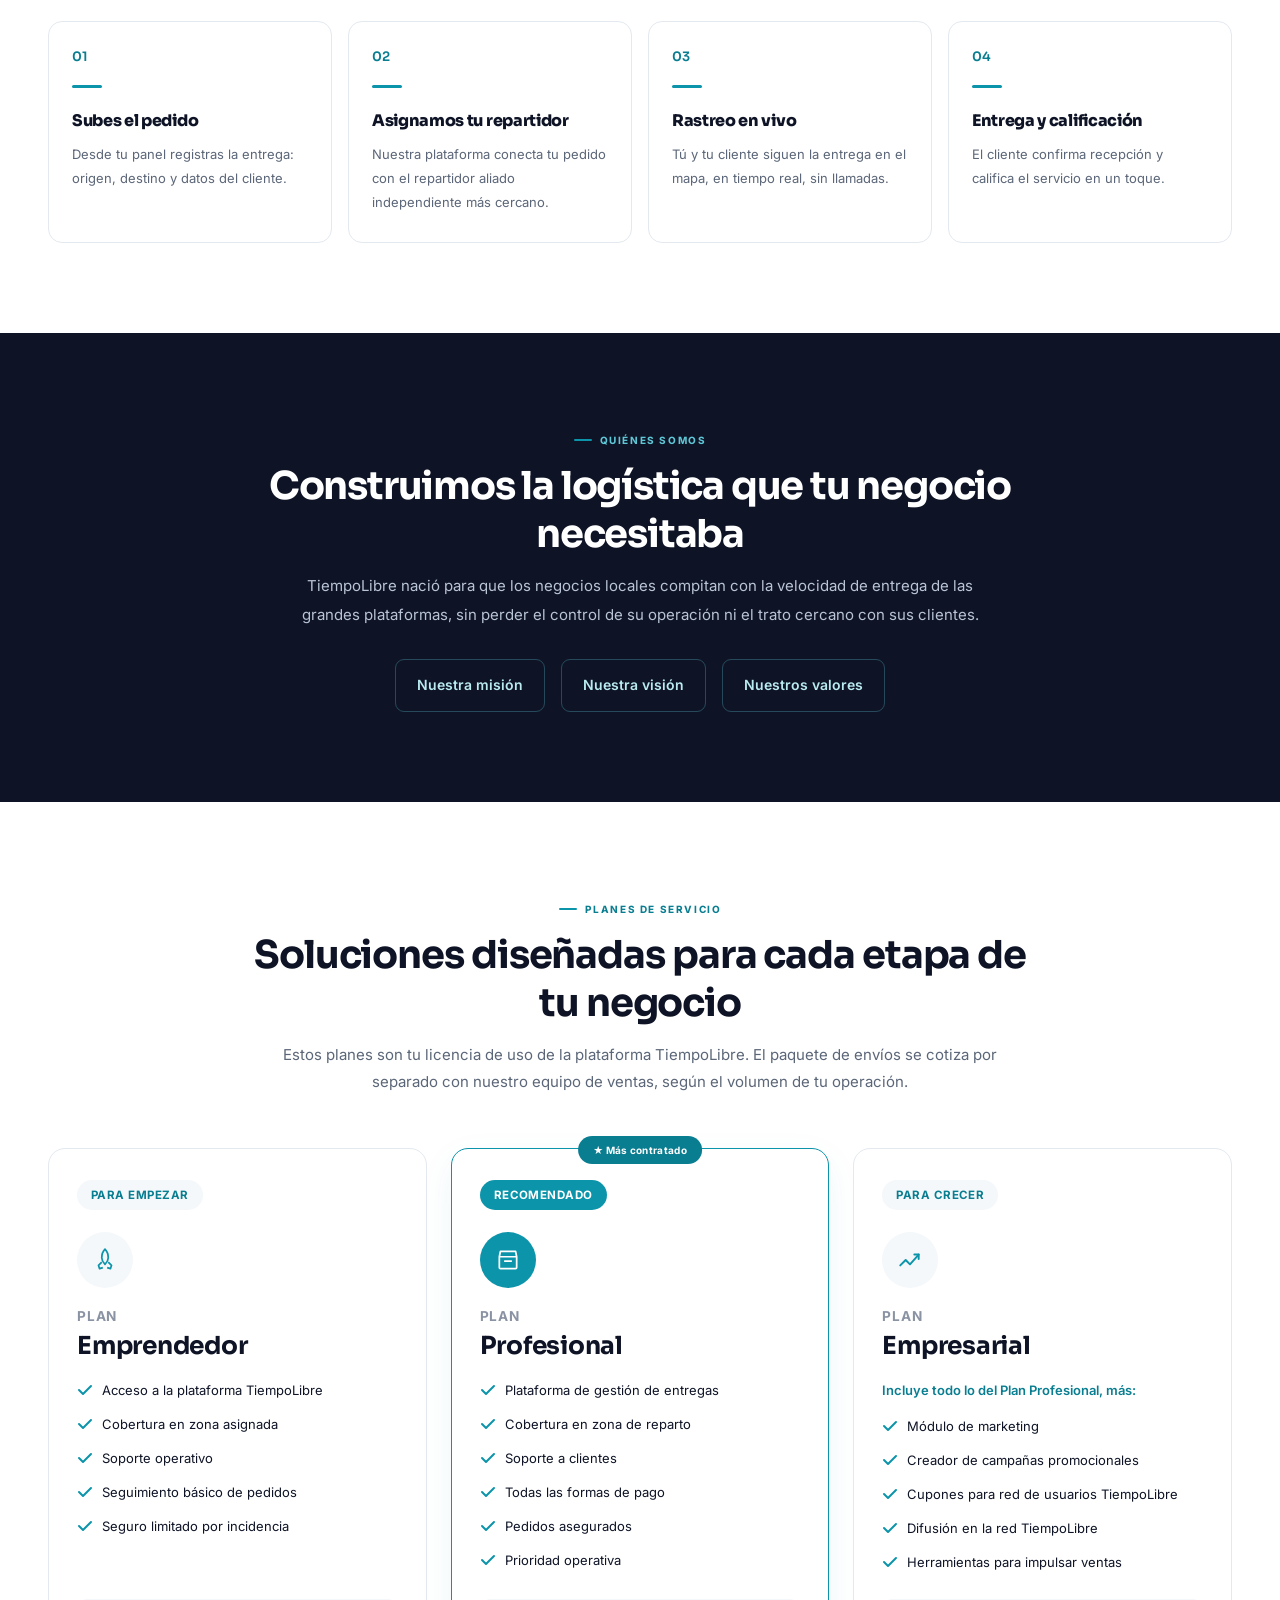
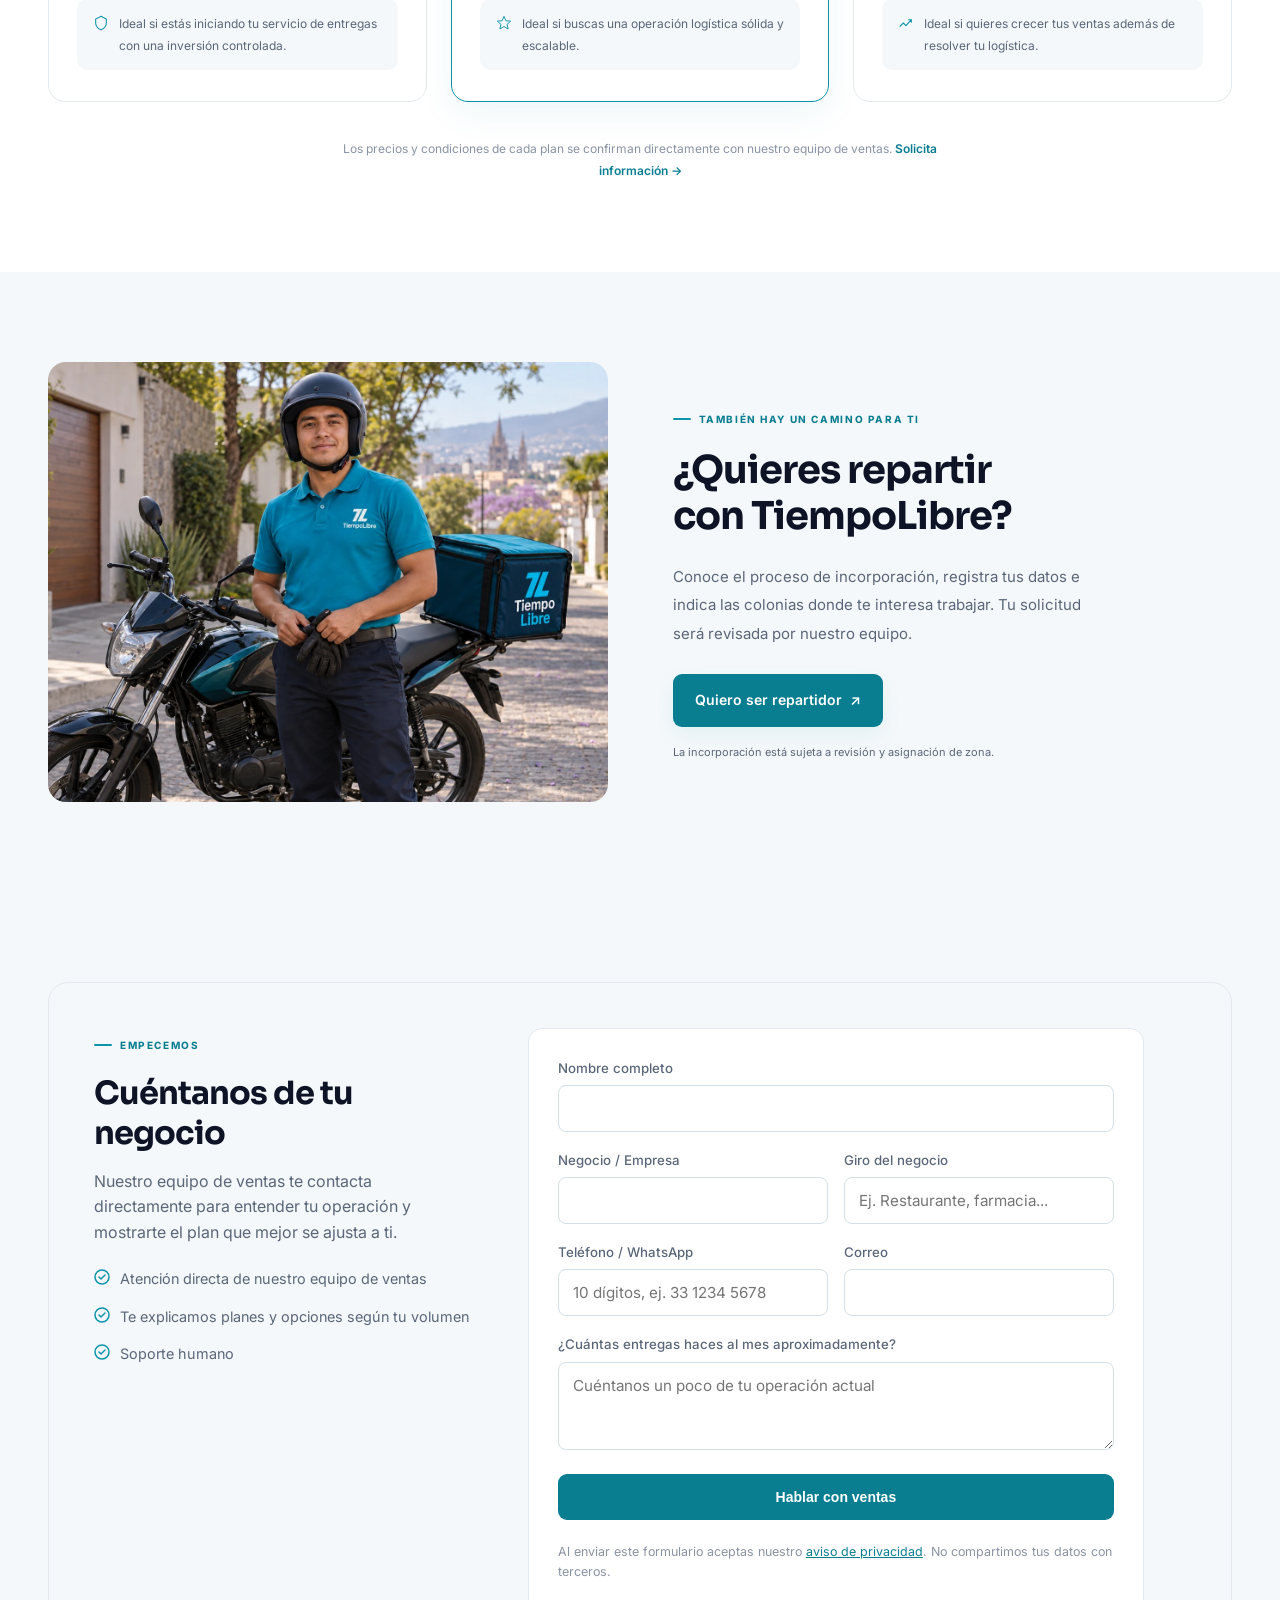
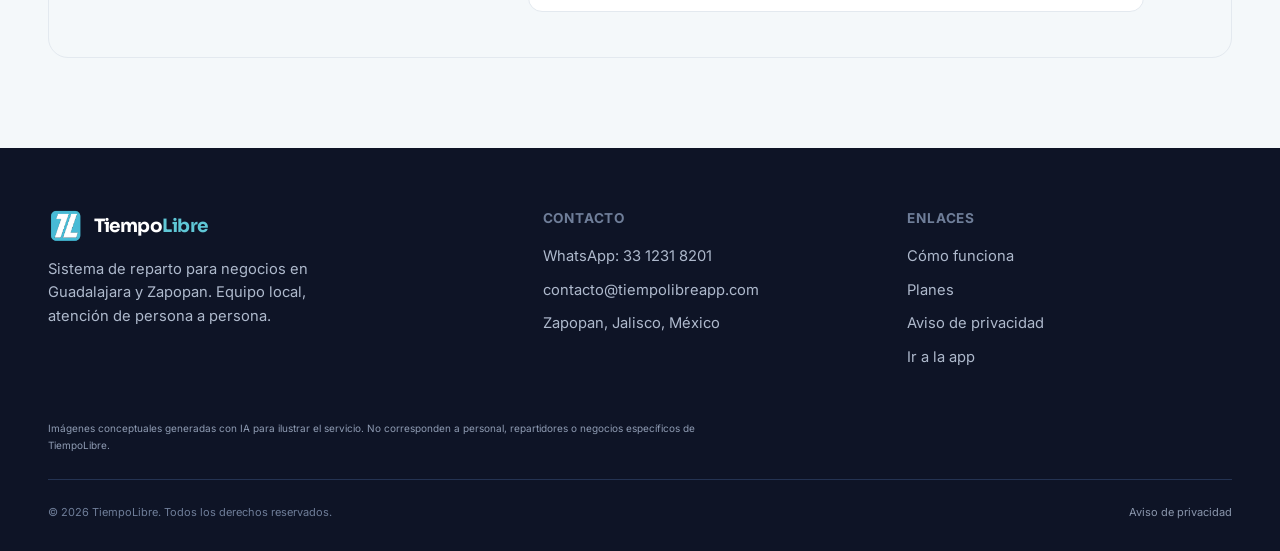
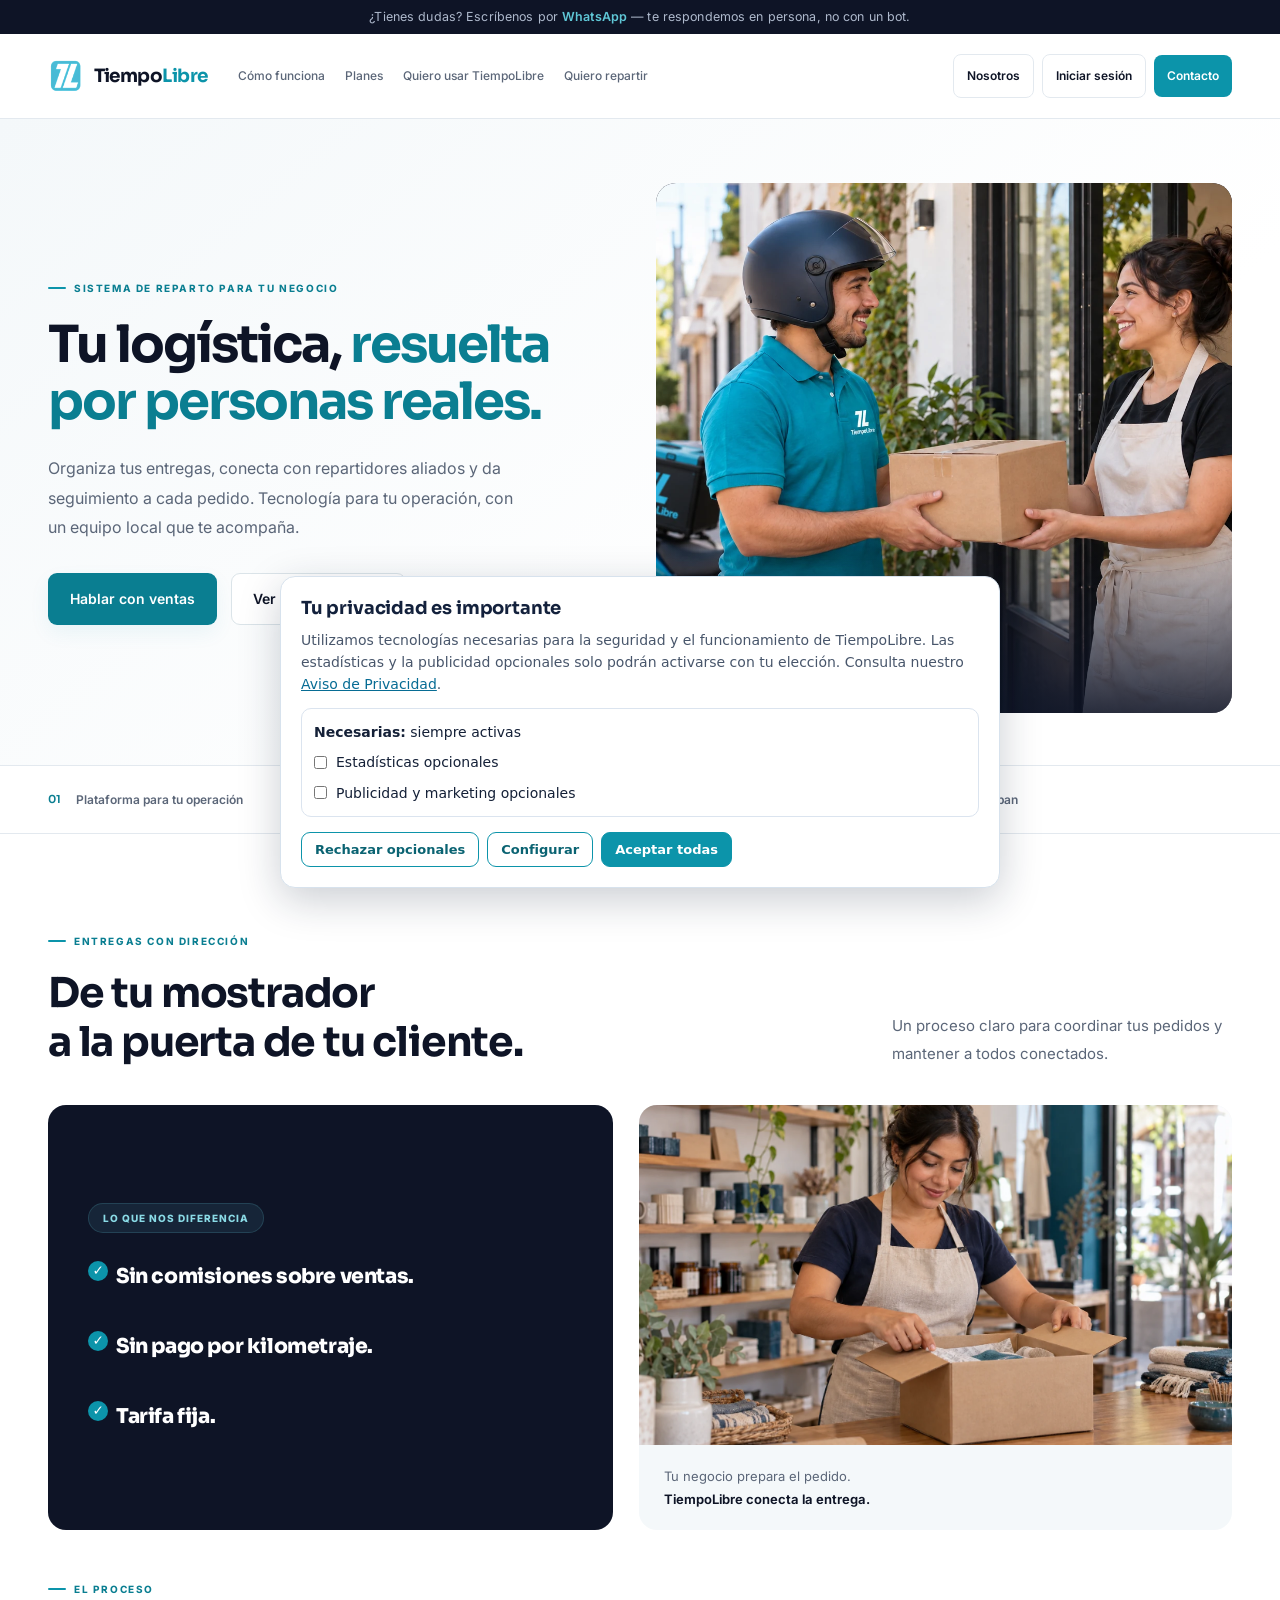
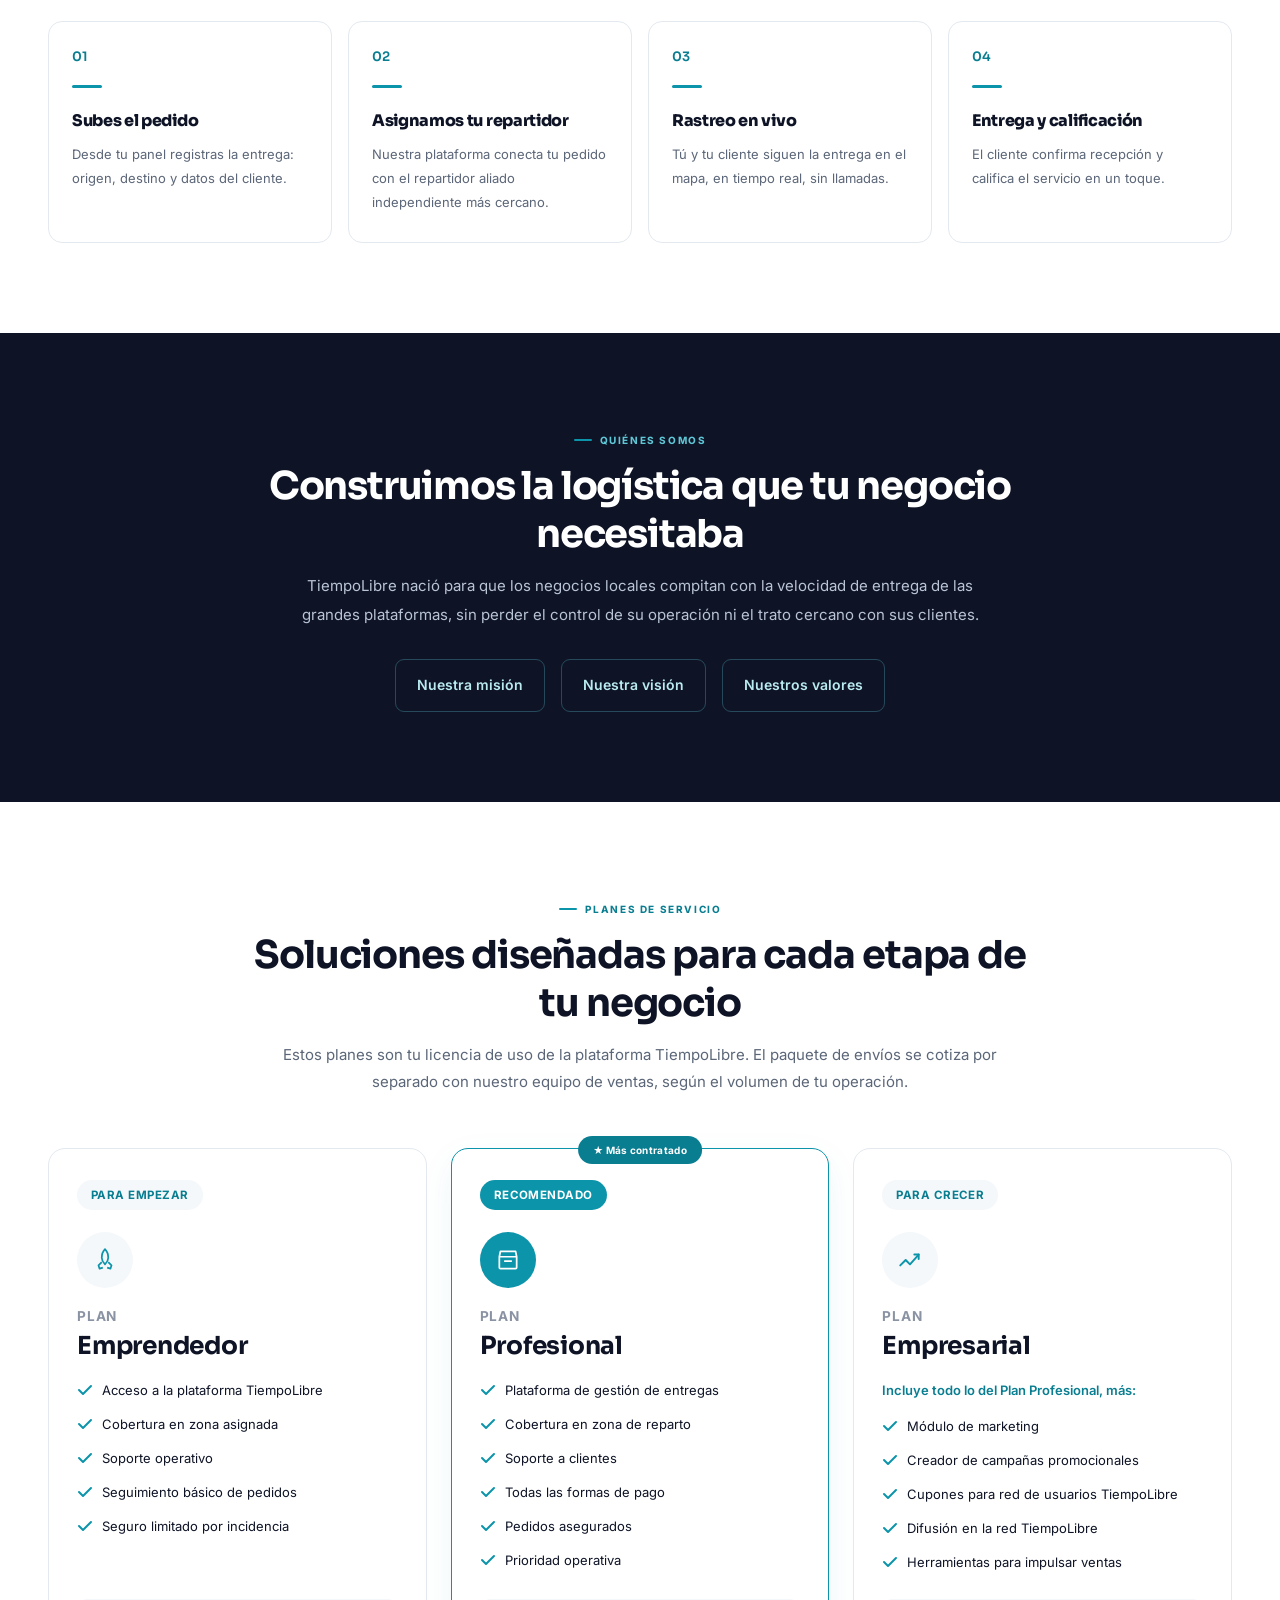
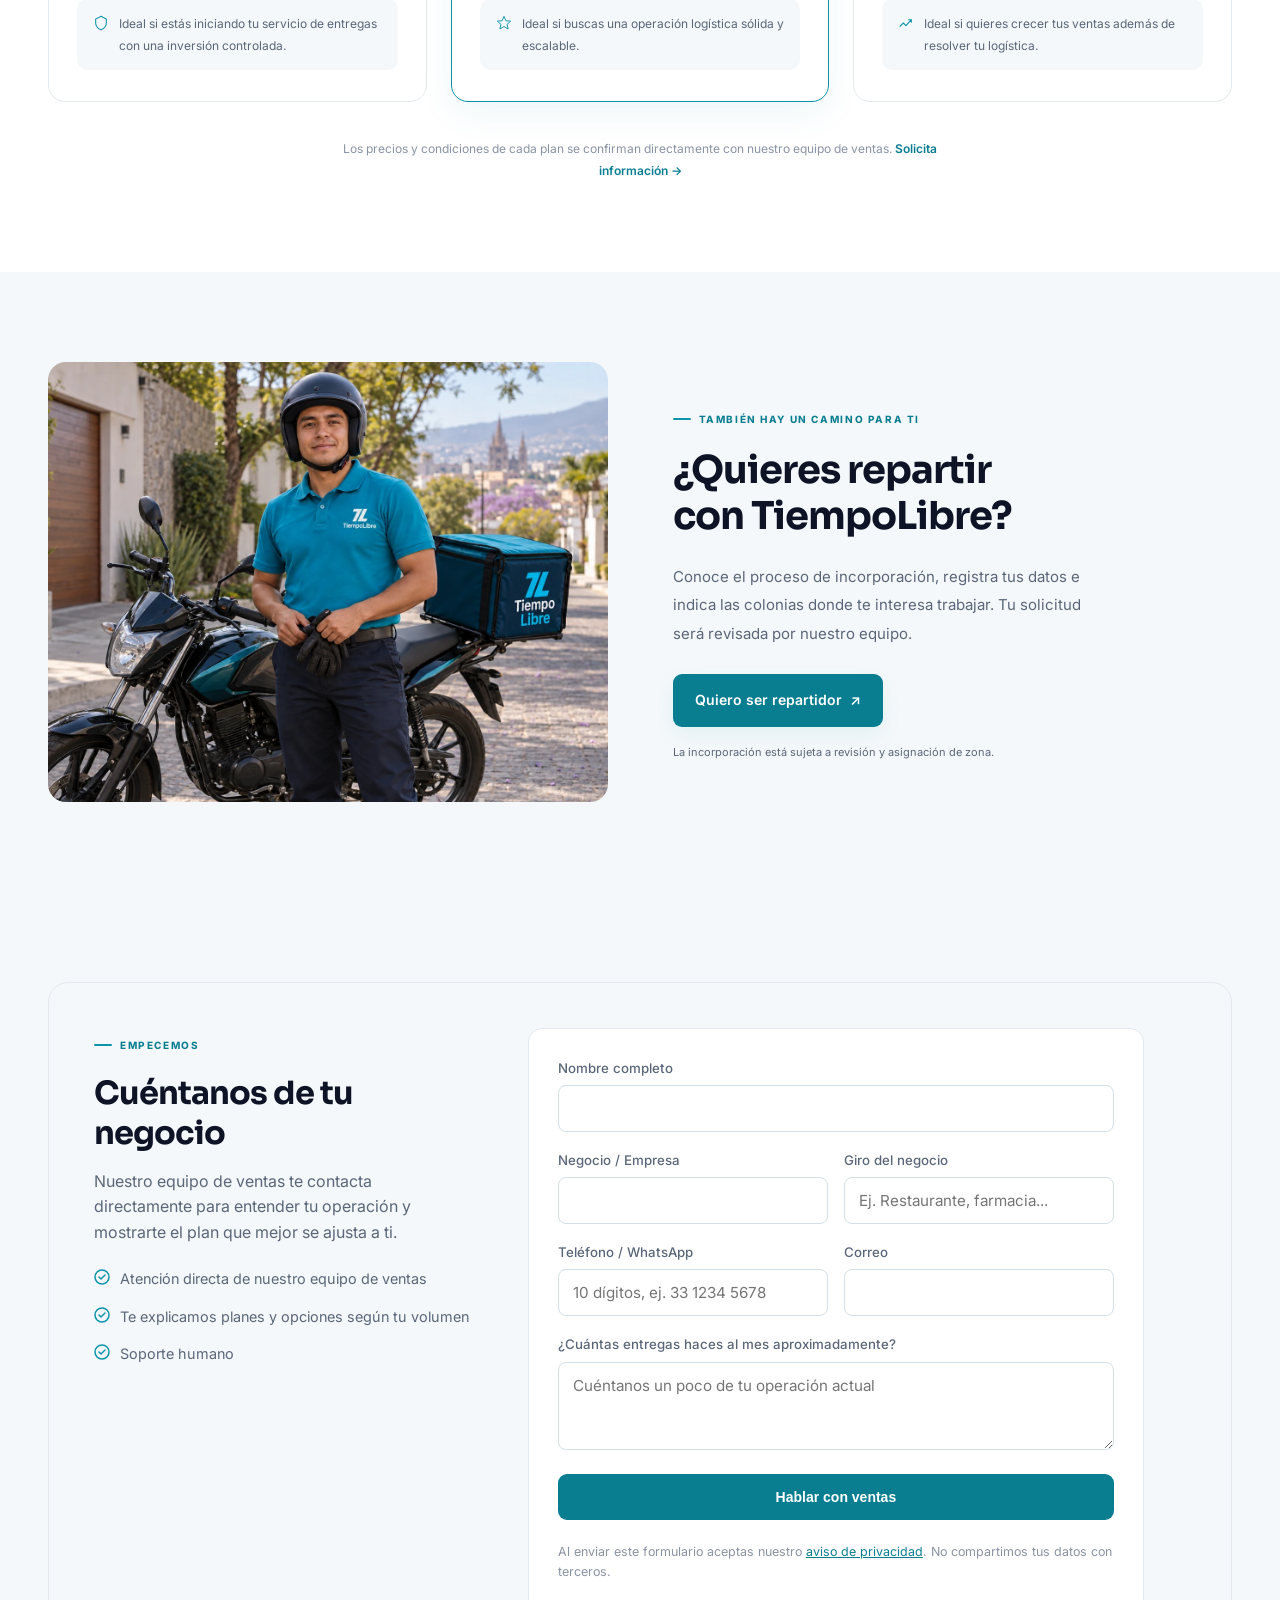
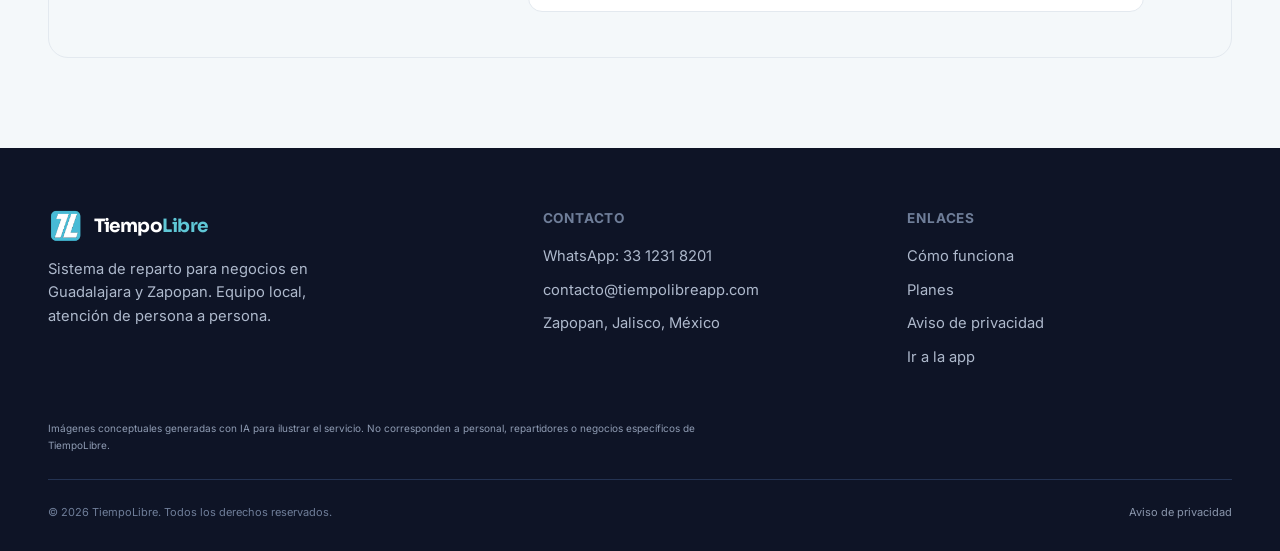
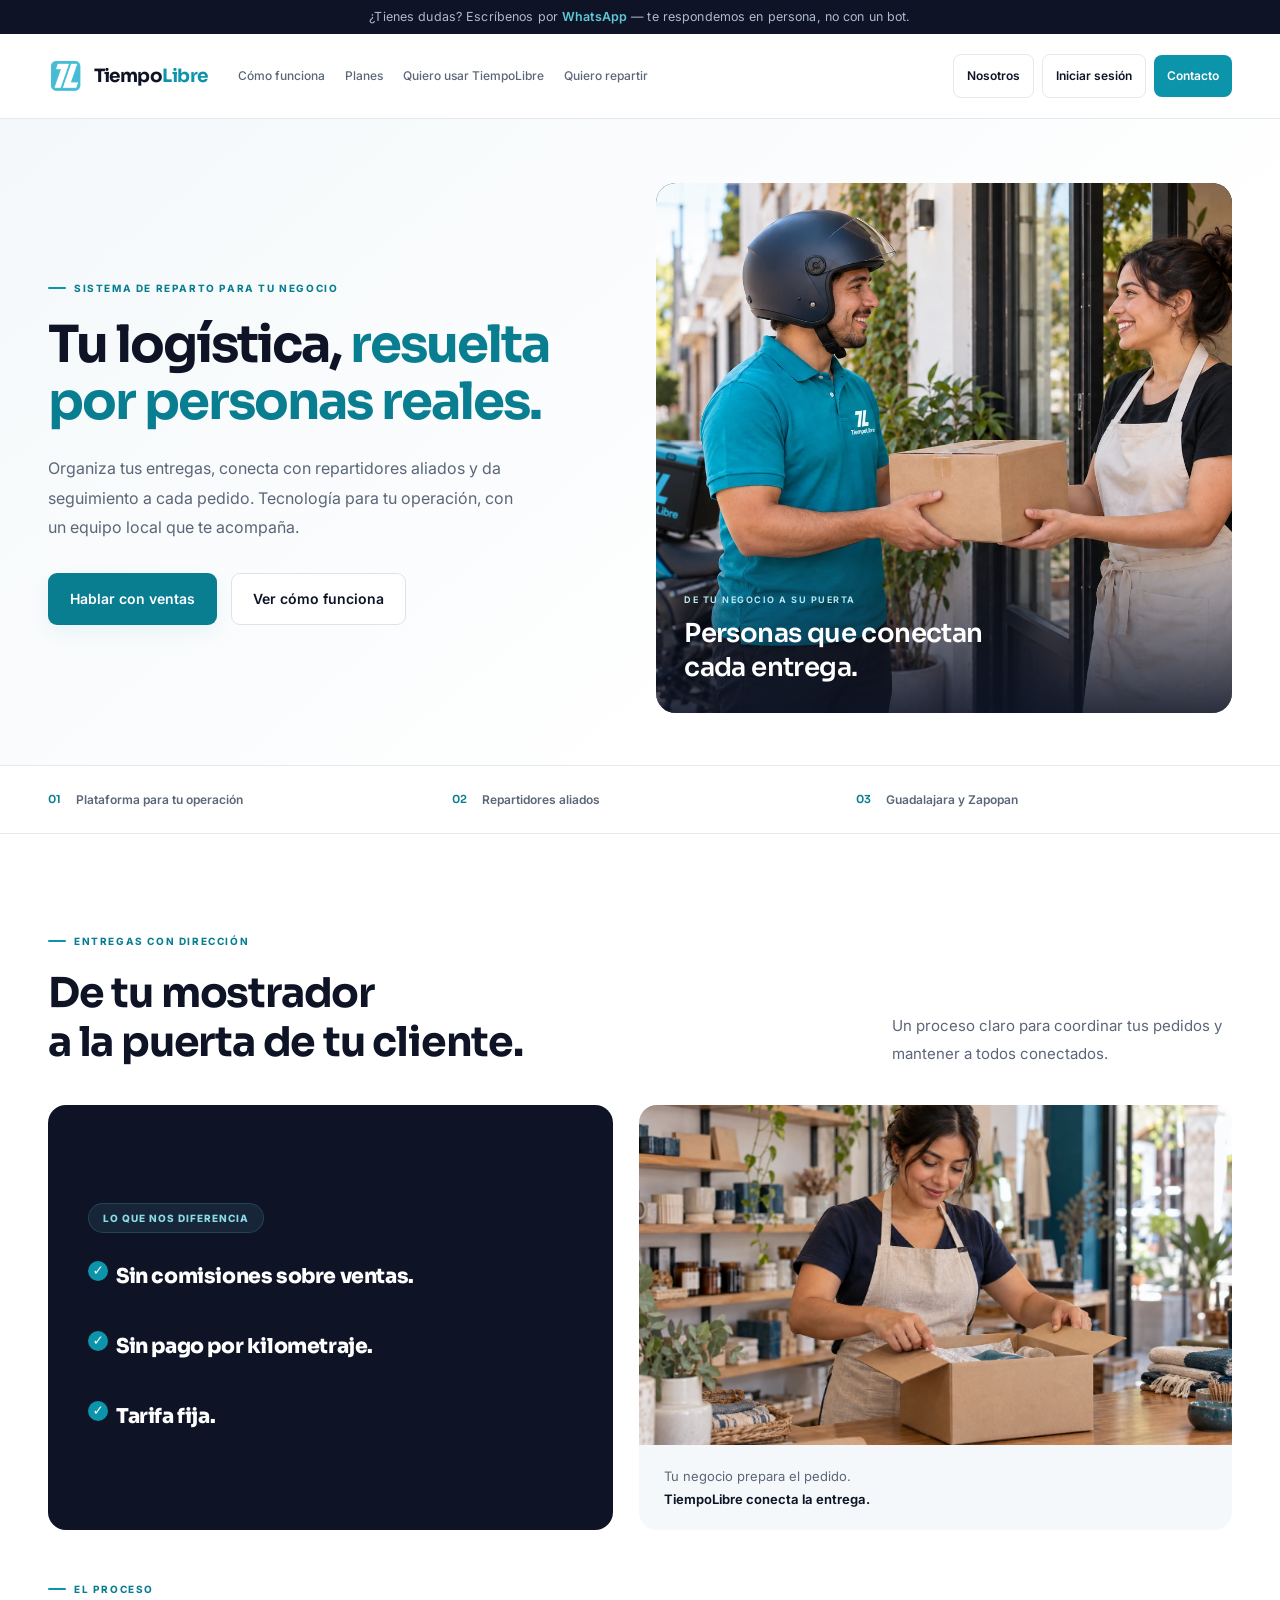
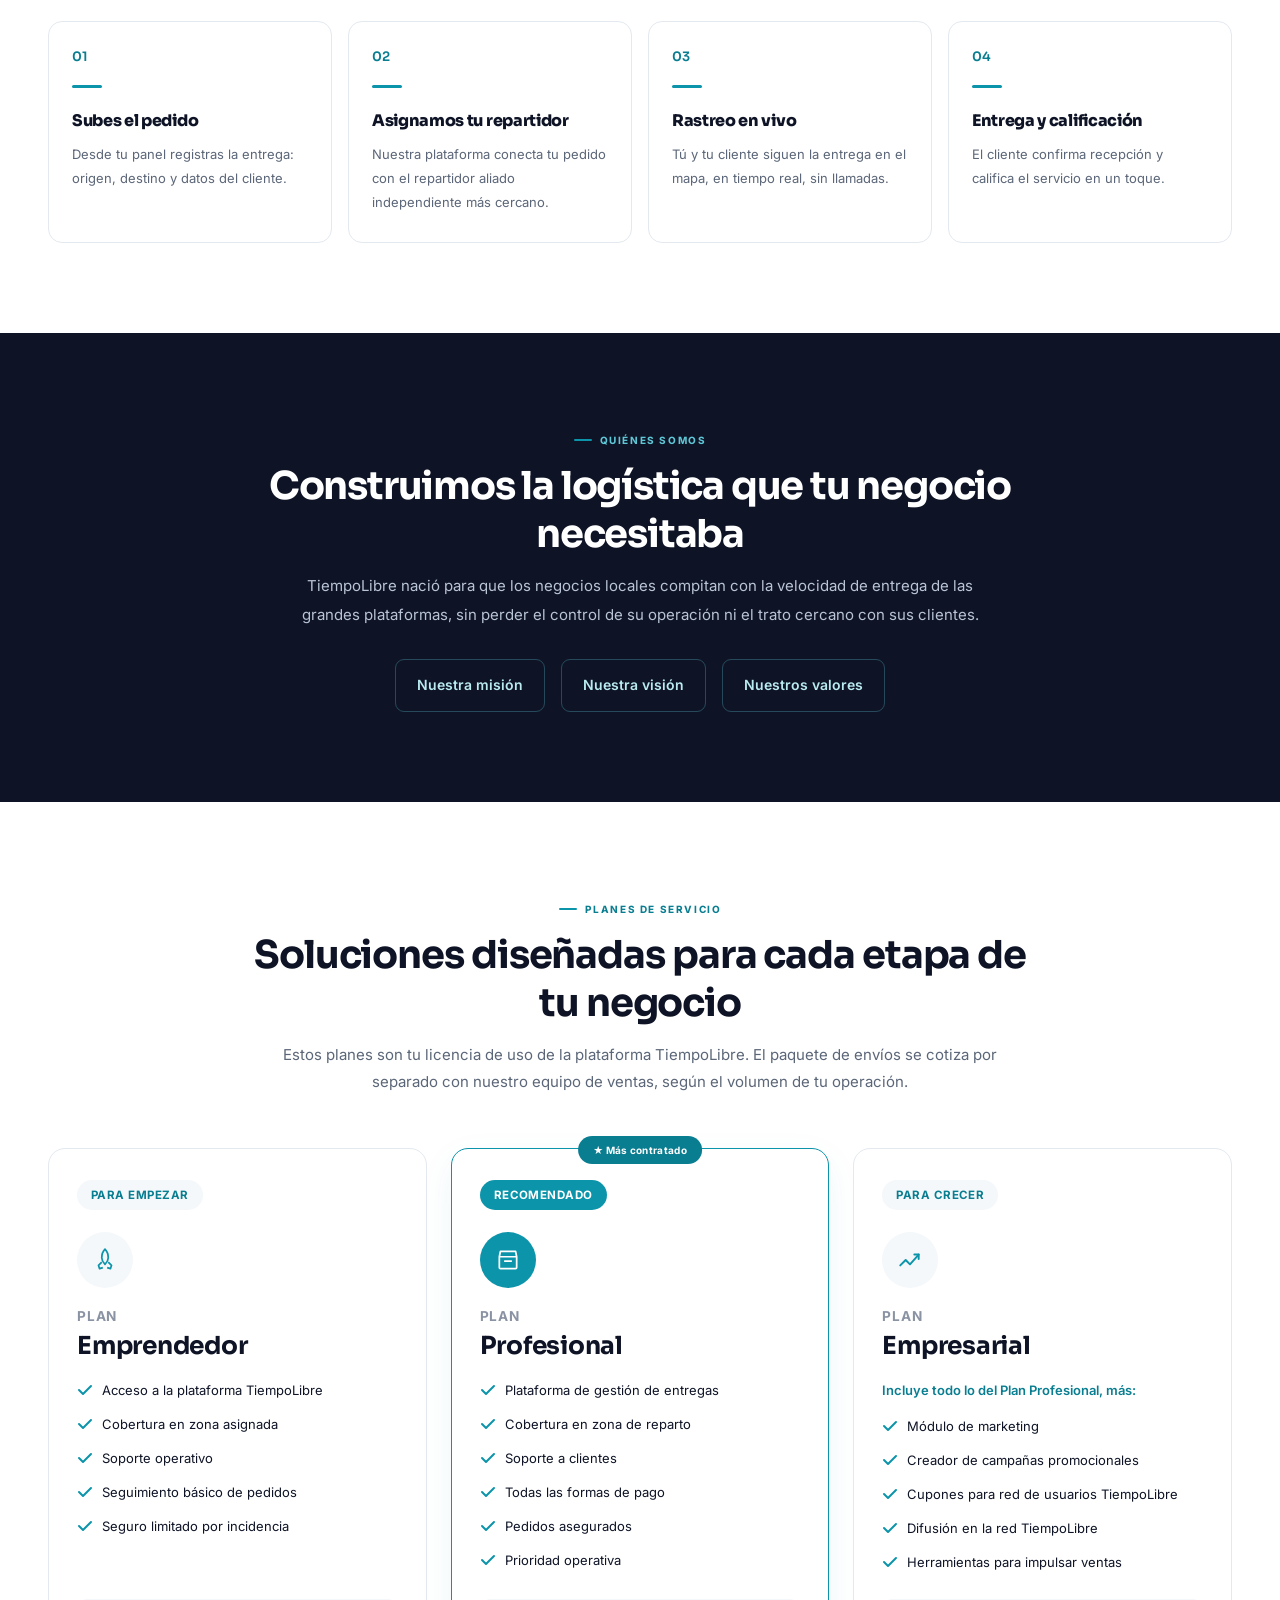
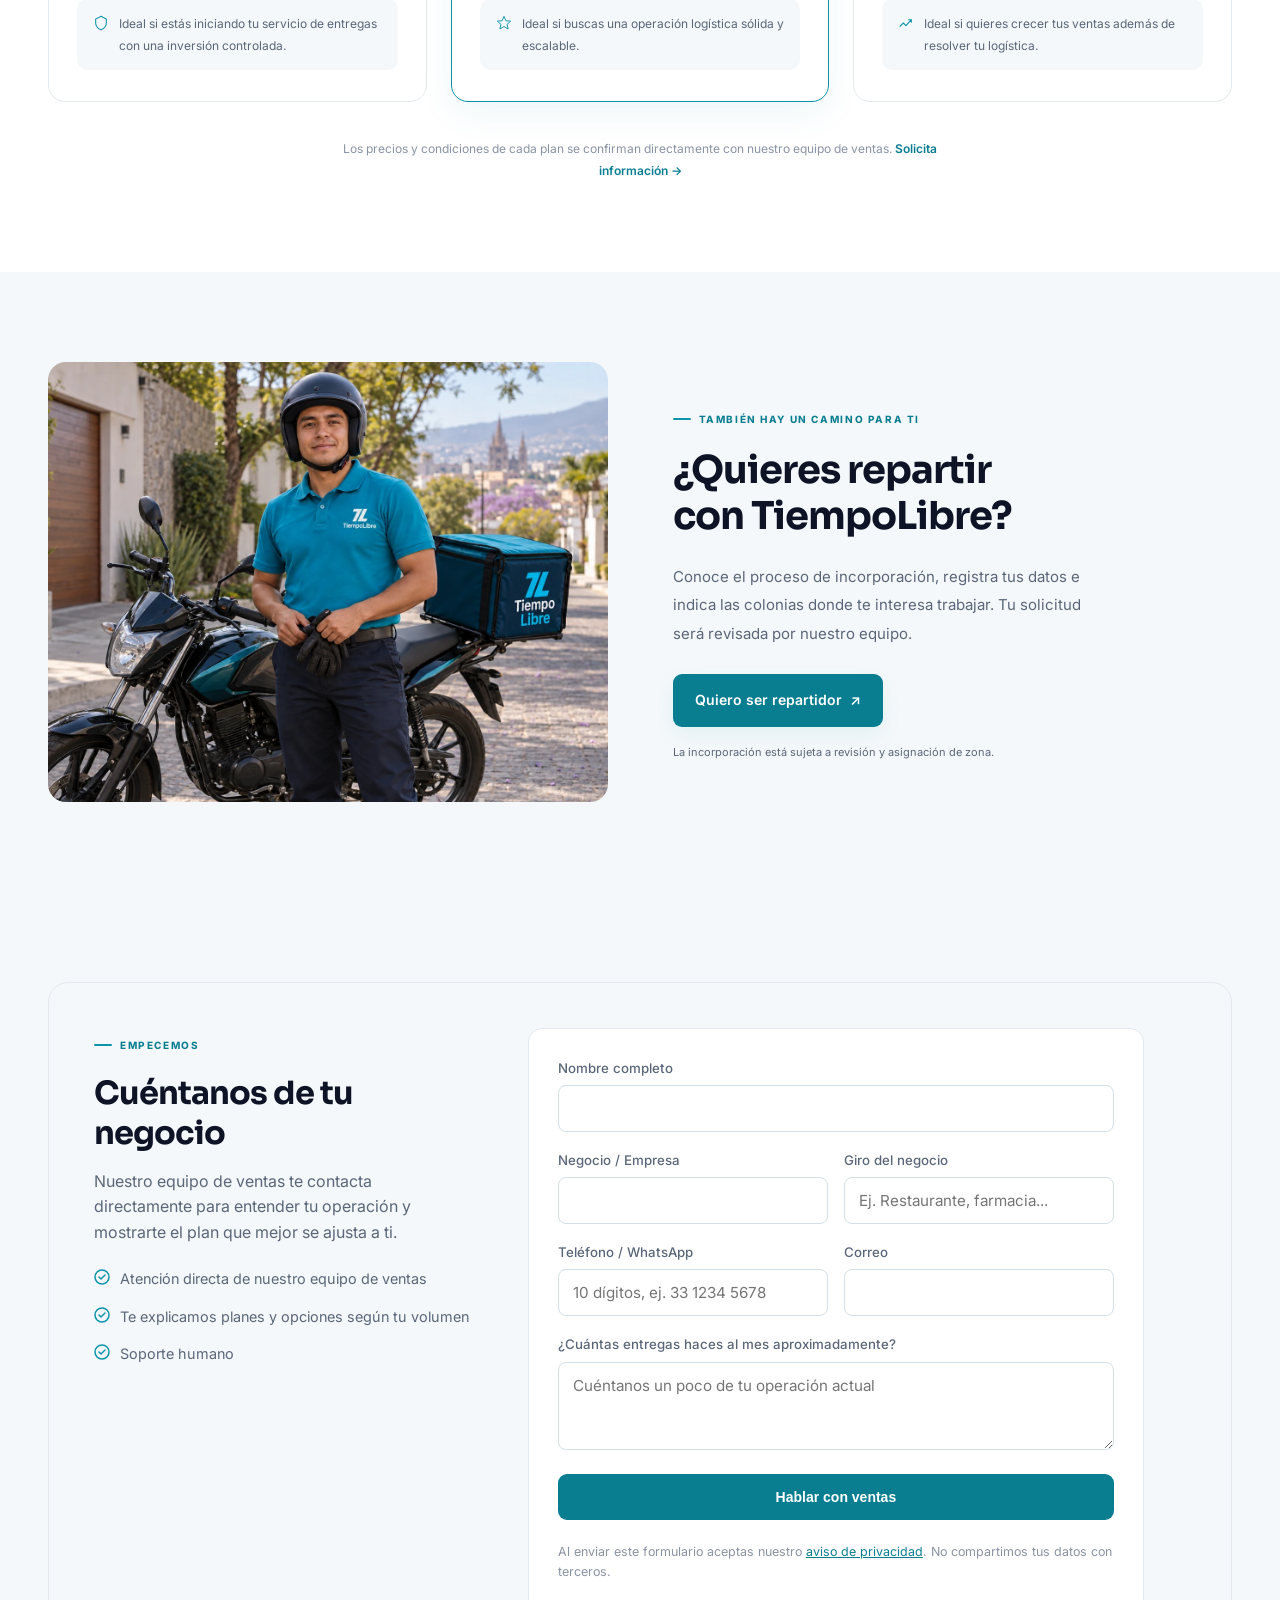
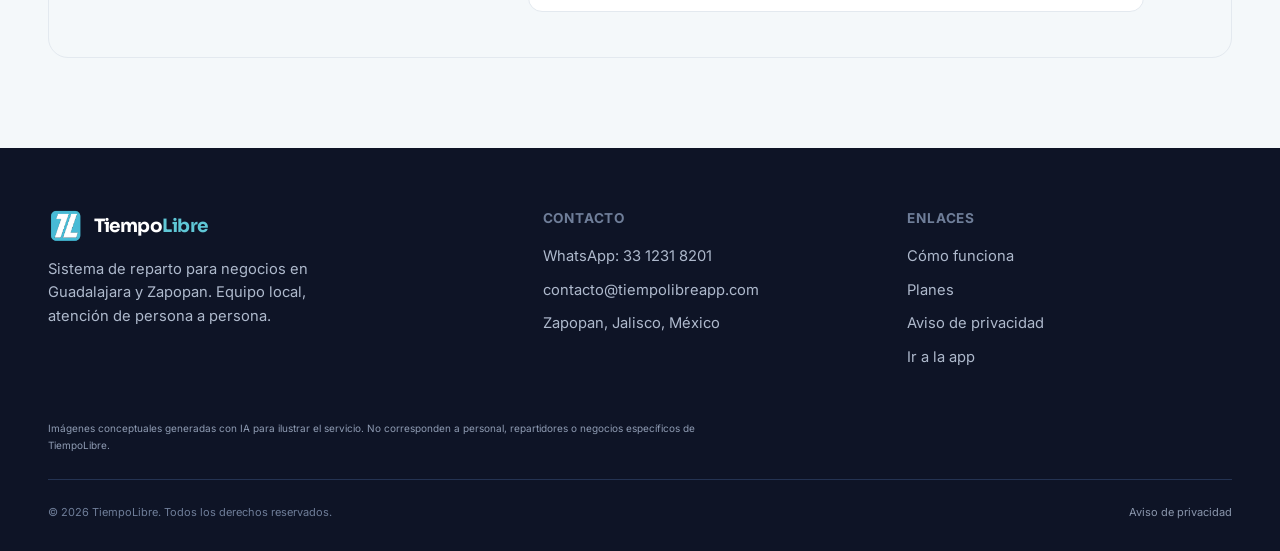
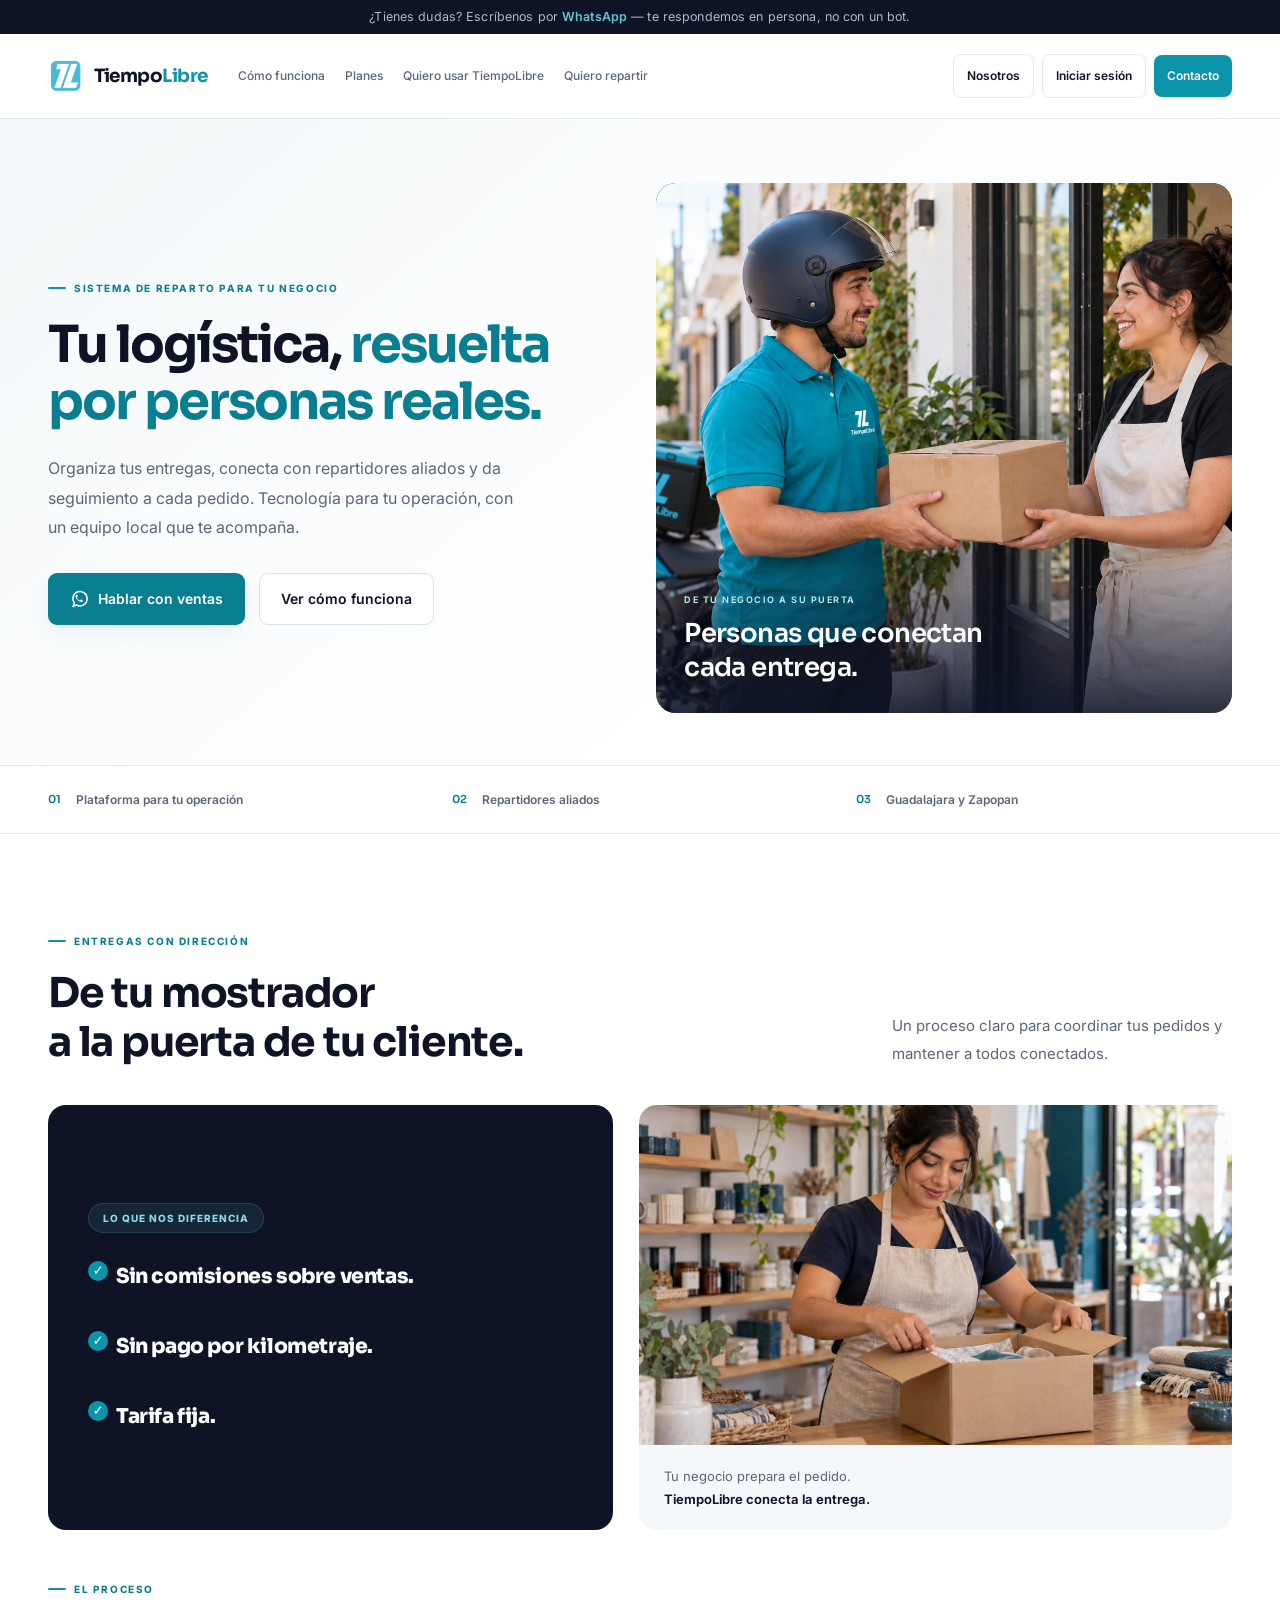
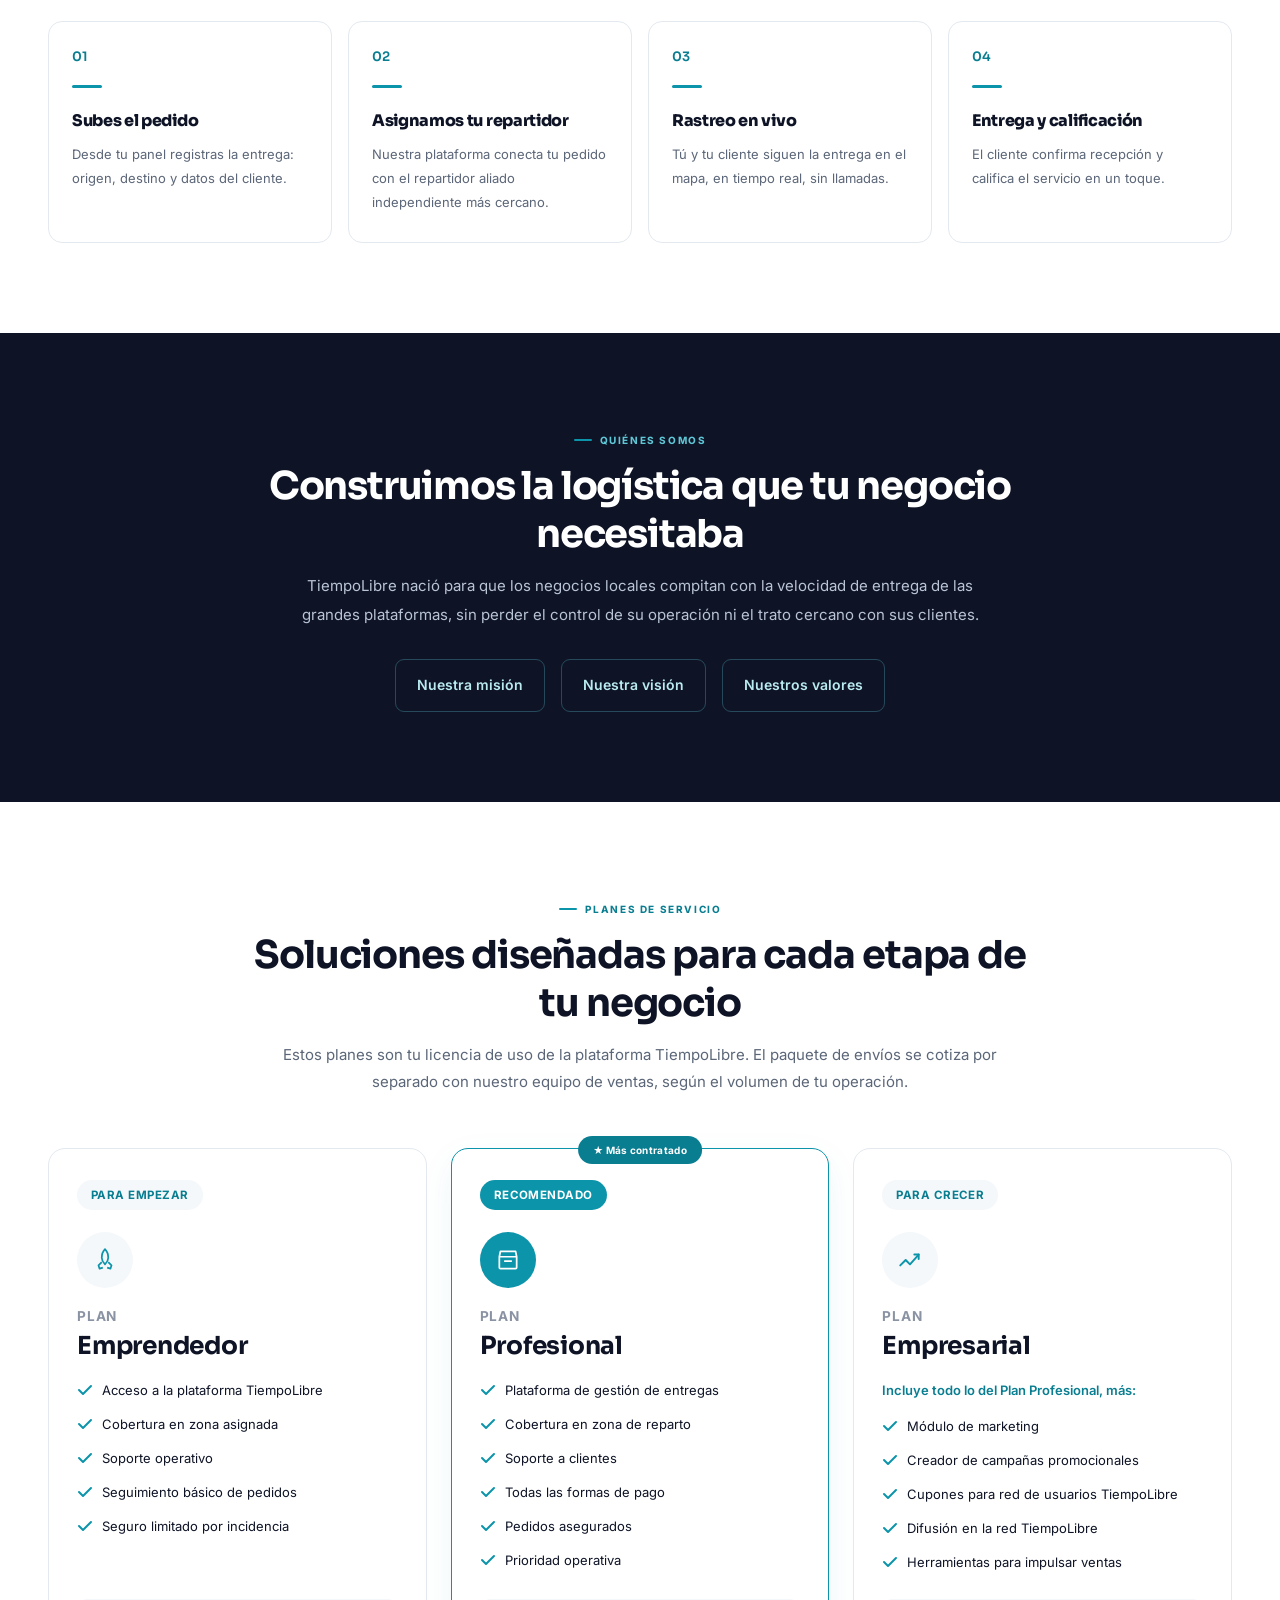
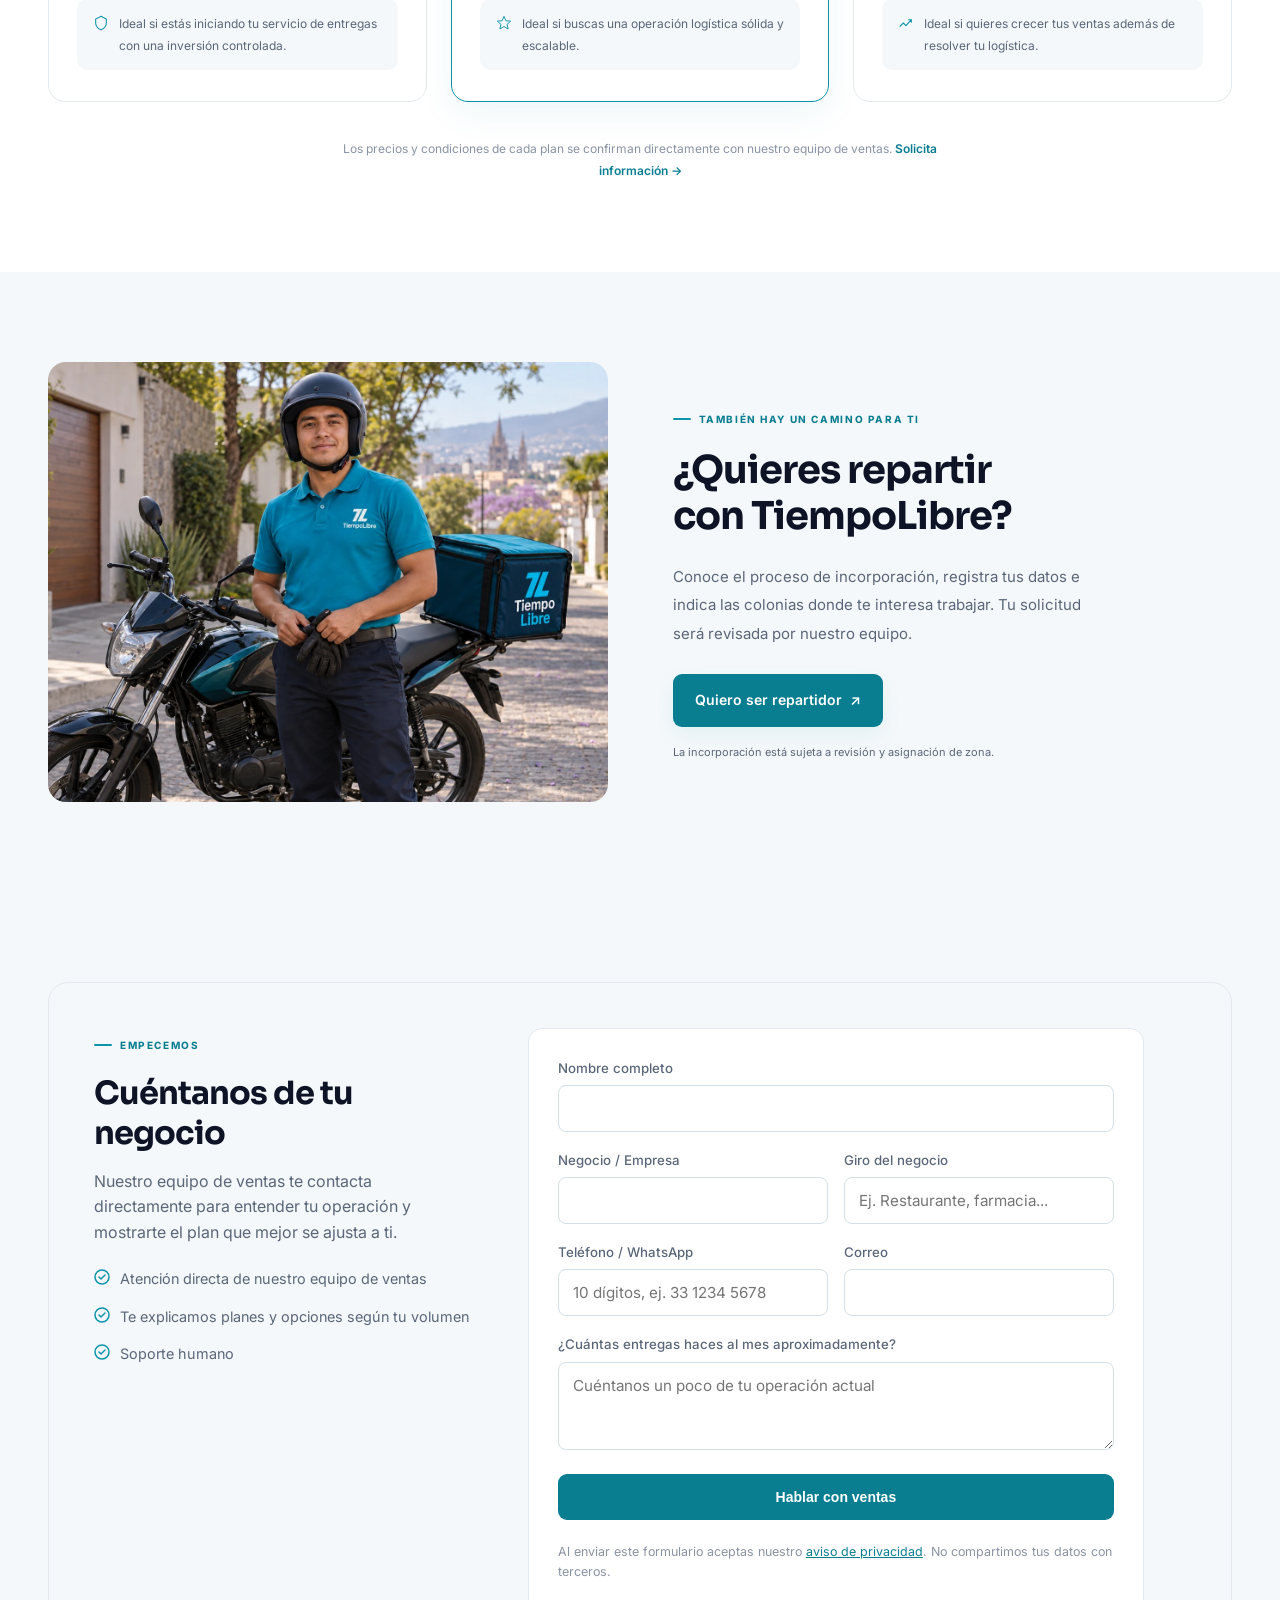
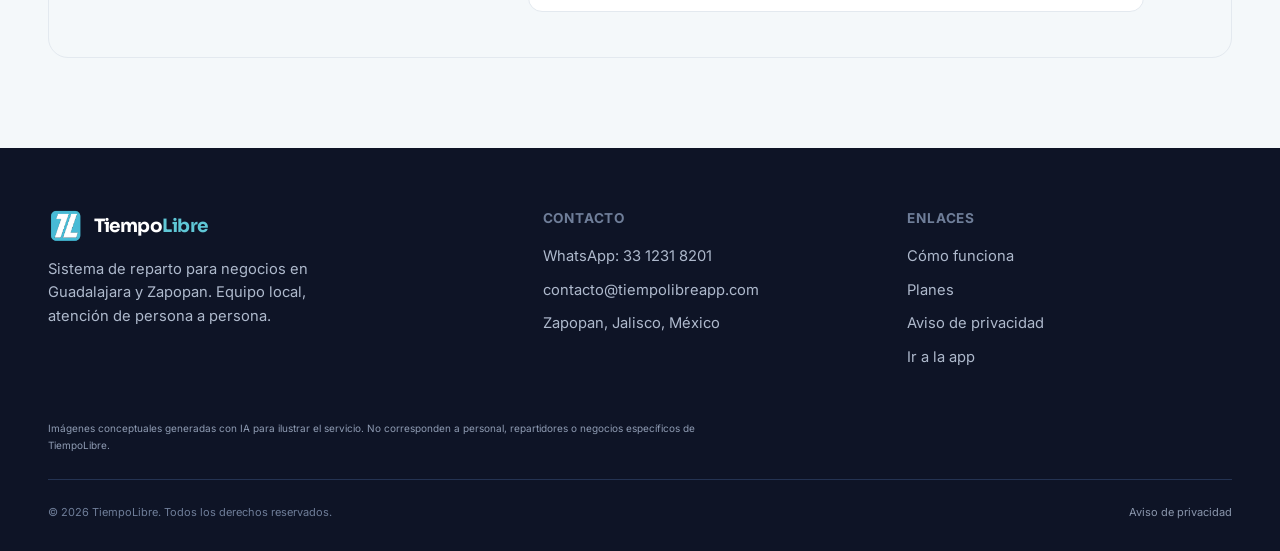
